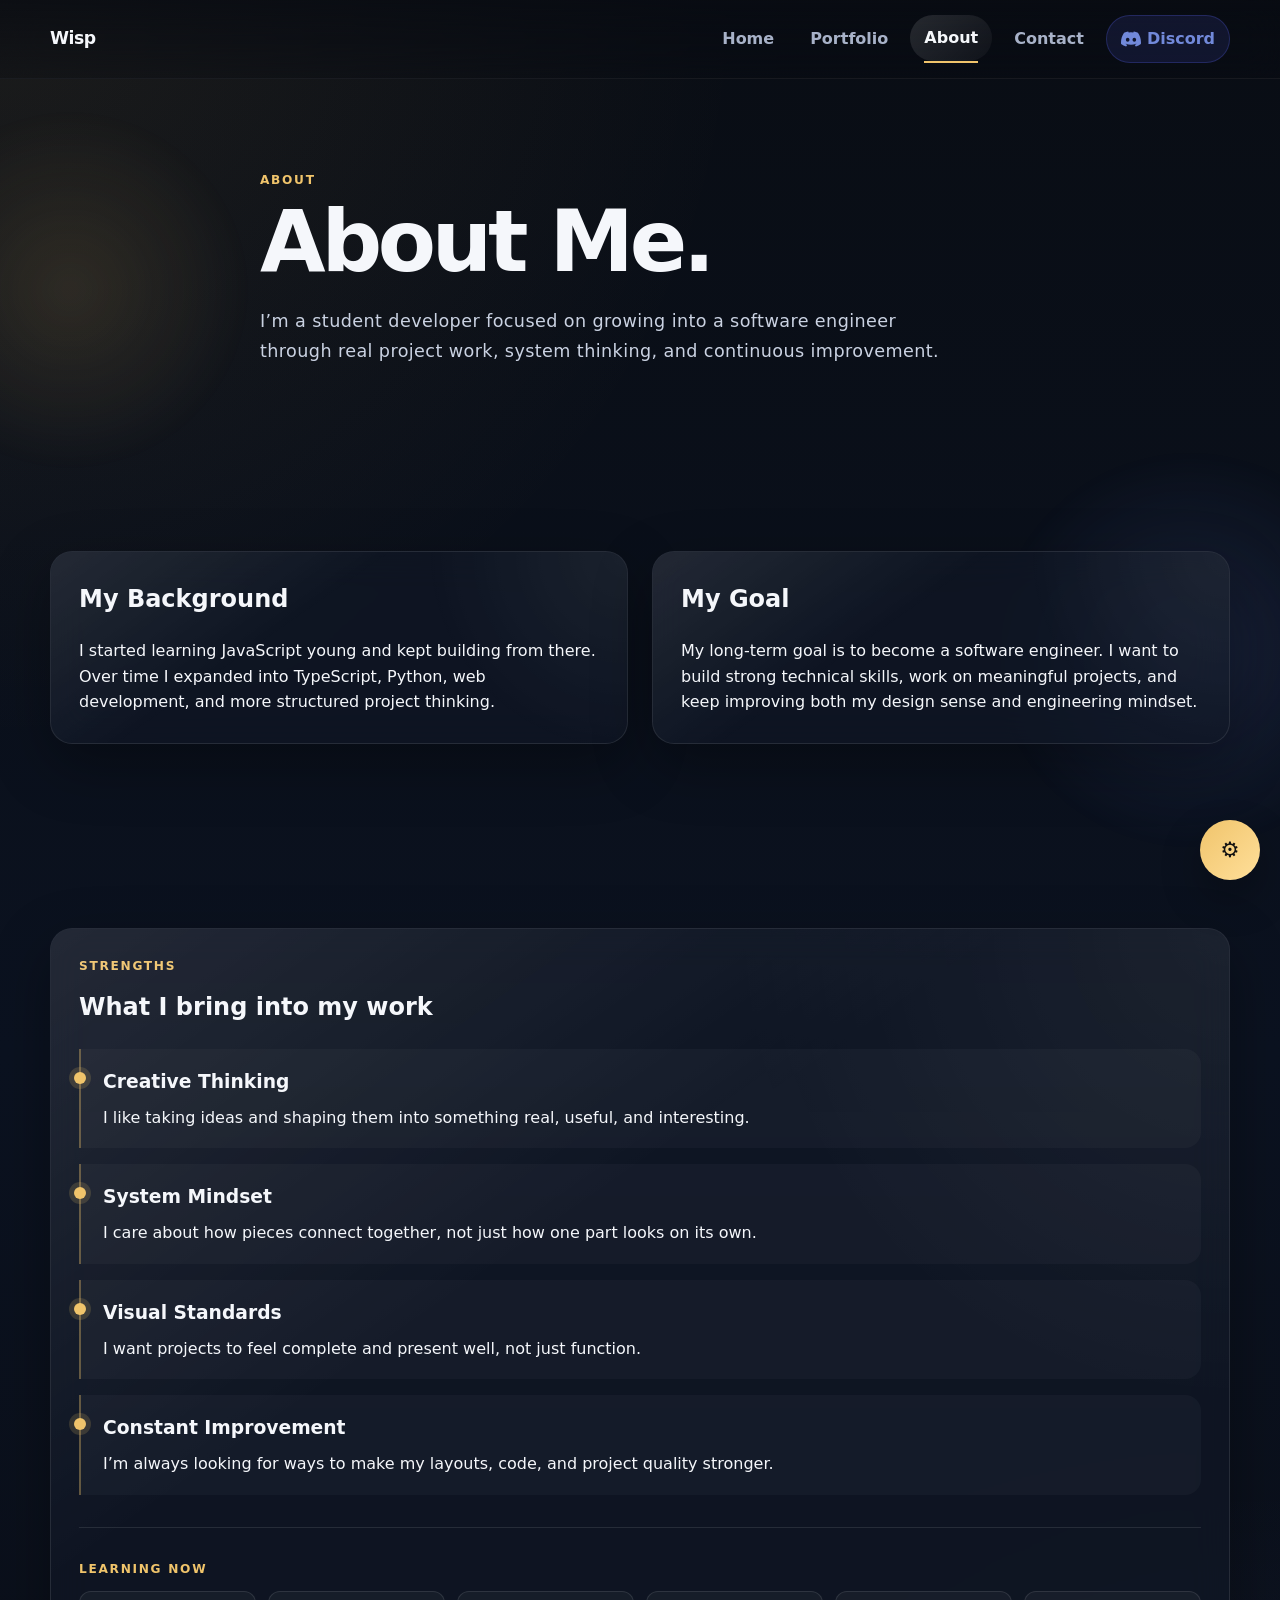
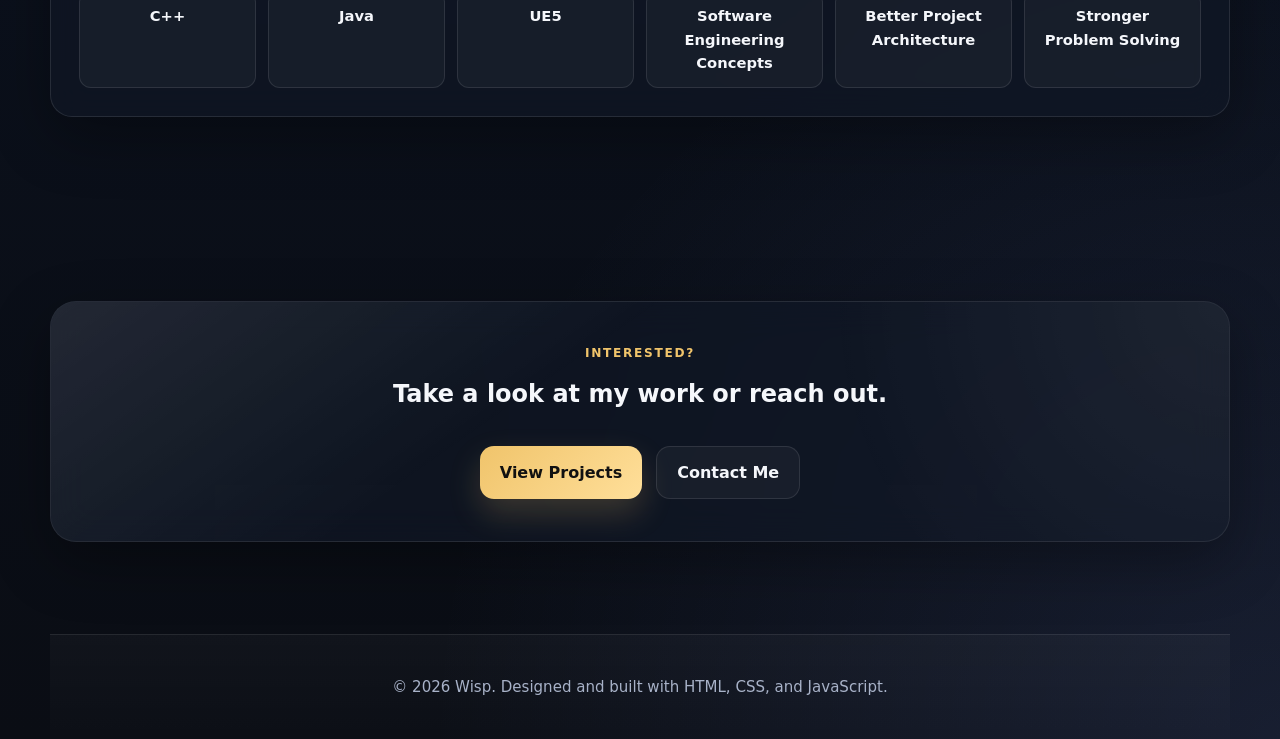
==== about.html @ c850d104 "Add files via upload" ====
<!DOCTYPE html>
<html lang="en">
<head>
<meta charset="UTF-8">
<meta http-equiv="X-UA-Compatible" content="ie=edge">
<meta name="viewport" content="width=device-width, initial-scale=1.0, viewport-fit=cover">
<meta name="color-scheme" content="light dark">
<meta property="og:type" content="website">
<meta property="og:url" content="https://wispts.xyz">
<meta property="og:title" content="About | Wisp">
<meta property="og:description" content="I’m a student developer focused on growing into a software engineer through real project work, system thinking, and continuous improvement.">
<meta property="og:image" content="wisp_pfp.png">
<meta name="description" content="I’m Wisp, a student developer working toward becoming a software engineer. I enjoy building websites, tools, and system-based projects with strong structure,thoughtful design, and a finished feel.">
<link rel="canonical" href="https://wispts.xyz">
<meta name="robots" content="index, follow, max-image-preview:large">
<meta name="twitter:card" content="summary_large_image">
<meta name="apple-mobile-web-app-capable" content="yes">
<meta name="theme-color" content="#ffffff" media="(prefers-color-scheme: light)"> 
<meta name="theme-color" content="#000000" media="(prefers-color-scheme: dark)">
<script type="application/ld+json">
{
  "@context": "https://schema.org",
  "@type": "WebApplication",
  "name": "Wisp | Portfolio"
}
</script>
    <title>About | Wisp</title>
    <link rel="stylesheet" href="styles.css">
</head>
<body>    
    <div class="bg-orb orb-1" aria-hidden="true"></div>
    <div class="bg-orb orb-2" aria-hidden="true"></div>

    <header class="site-header">
        <nav class="navbar">
            <a href="index.html" class="logo">Wisp</a>

            <button class="nav-toggle" id="navToggle" aria-label="Toggle navigation" aria-expanded="false" aria-controls="navLinks">
                <span></span>
                <span></span>
                <span></span>
            </button>

            <div class="nav-links" id="navLinks">
                <a href="index.html">Home</a>
                <a href="portfolio.html">Portfolio</a>
                <a href="about.html" class="active">About</a>
                <a href="contact.html">Contact</a>
                <a href="https://discord.gg/YOUR_INVITE" target="_blank" rel="noopener noreferrer" class="nav-discord" aria-label="Discord">
                    <svg width="20" height="20" viewBox="0 0 24 24" fill="currentColor"><path d="M20.317 4.37a19.791 19.791 0 0 0-4.885-1.515.074.074 0 0 0-.079.037c-.21.375-.444.864-.608 1.25a18.27 18.27 0 0 0-5.487 0 12.64 12.64 0 0 0-.617-1.25.077.077 0 0 0-.079-.037A19.736 19.736 0 0 0 3.677 4.37a.07.07 0 0 0-.032.027C.533 9.046-.32 13.58.099 18.057a.082.082 0 0 0 .031.057 19.9 19.9 0 0 0 5.993 3.03.078.078 0 0 0 .084-.028c.462-.63.874-1.295 1.226-1.994a.076.076 0 0 0-.041-.106 13.107 13.107 0 0 1-1.872-.892.077.077 0 0 1-.008-.128 10.2 10.2 0 0 0 .372-.292.074.074 0 0 1 .077-.01c3.928 1.793 8.18 1.793 12.062 0a.074.074 0 0 1 .078.01c.12.098.246.198.373.292a.077.077 0 0 1-.006.127 12.299 12.299 0 0 1-1.873.892.077.077 0 0 0-.041.107c.36.698.772 1.362 1.225 1.993a.076.076 0 0 0 .084.028 19.839 19.839 0 0 0 6.002-3.03.077.077 0 0 0 .032-.054c.5-5.177-.838-9.674-3.549-13.66a.061.061 0 0 0-.031-.03zM8.02 15.33c-1.183 0-2.157-1.085-2.157-2.419 0-1.333.956-2.419 2.157-2.419 1.21 0 2.176 1.096 2.157 2.42 0 1.333-.956 2.418-2.157 2.418zm7.975 0c-1.183 0-2.157-1.085-2.157-2.419 0-1.333.955-2.419 2.157-2.419 1.21 0 2.176 1.096 2.157 2.42 0 1.333-.946 2.418-2.157 2.418z"/></svg>
                    Discord
                </a>
            </div>
        </nav>
    </header>

    <main id="main">
        <section class="section page-intro reveal">
            <p class="eyebrow">About</p>
            <h1>About Me.</h1>
            <p class="page-description">
                I’m a student developer focused on growing into a software engineer through real project work,
                system thinking, and continuous improvement.
            </p>
        </section>

        <section class="section">
            <div class="grid two-col">
                <article class="card reveal">
                    <h2>My Background</h2>
                    <p>
                        I started learning JavaScript young and kept building from there. Over time I expanded into
                        TypeScript, Python, web development, and more structured project thinking.
                    </p>
                </article>

                <article class="card reveal delay-1">
                    <h2>My Goal</h2>
                    <p>
                        My long-term goal is to become a software engineer. I want to build strong technical skills,
                        work on meaningful projects, and keep improving both my design sense and engineering mindset.
                    </p>
                </article>
            </div>
        </section>

        <section class="section">
            <div class="card reveal">
                <p class="eyebrow">Strengths</p>
                <h2>What I bring into my work</h2>

                <div class="timeline">
                    <div class="timeline-item">
                        <h3>Creative Thinking</h3>
                        <p>I like taking ideas and shaping them into something real, useful, and interesting.</p>
                    </div>

                    <div class="timeline-item">
                        <h3>System Mindset</h3>
                        <p>I care about how pieces connect together, not just how one part looks on its own.</p>
                    </div>

                    <div class="timeline-item">
                        <h3>Visual Standards</h3>
                        <p>I want projects to feel complete and present well, not just function.</p>
                    </div>

                    <div class="timeline-item">
                        <h3>Constant Improvement</h3>
                        <p>I’m always looking for ways to make my layouts, code, and project quality stronger.</p>
                    </div>
                </div>

                <div class="learning-block">
                    <p class="eyebrow learning-eyebrow">Learning Now</p>
                    <div class="skill-grid">
                        <span>C++</span>
                        <span>Java</span>
                        <span>UE5</span>
                        <span>Software Engineering Concepts</span>
                        <span>Better Project Architecture</span>
                        <span>Stronger Problem Solving</span>
                    </div>
                </div>
            </div>
        </section>

        <section class="section">
            <div class="cta-card reveal">
                <p class="eyebrow">Interested?</p>
                <h2>Take a look at my work or reach out.</h2>
                <div class="hero-actions center-actions">
                    <a href="portfolio.html" class="button primary">View Projects</a>
                    <a href="contact.html" class="button secondary">Contact Me</a>
                </div>
            </div>
        </section>
    </main>

    <footer class="footer-section">
        <p>© 2026 Wisp. Designed and built with HTML, CSS, and JavaScript.</p>
    </footer>

    <button class="back-to-top" id="backToTop" aria-label="Back to top">↑</button>
    <button class="settings-fab" id="settingsFab" aria-label="Open site settings" title="Settings">⚙</button>

    <aside class="settings-panel" id="settingsPanel" aria-label="Settings panel">
        <div class="settings-header">
            <h2>Theme Lab</h2>
            <button id="closeSettings" aria-label="Close settings">✕</button>
        </div>

    <div class="settings-body">
        <div class="settings-group">
            <label>Theme</label>
            <select id="themeSelect">
                <option value="dark">Dark Gold</option>
                <option value="light">Light</option>
                <option value="midnight">Midnight</option>
            </select>
        </div>

        <div class="settings-group">
            <label>Surface</label>
            <select id="densitySelect">
                <option value="glass">Glass</option>
                <option value="solid">Solid</option>
            </select>
        </div>

        <div class="settings-group">
            <label>Font</label>
            <select id="fontScaleSelect">
                <option value="normal">Normal</option>
                <option value="large">Large</option>
            </select>
        </div>

        <div class="settings-group">
            <label>Animation</label>
            <input type="range" id="animationLevel" min="0" max="2">
        </div>

        <div class="settings-group">
            <label>Radius</label>
            <input type="range" id="radiusLevel" min="0" max="2">
        </div>
    </div>

    <div class="settings-footer">
        <button id="resetSettings" class="button secondary">Reset</button>
        <button id="applySettings" class="button primary">Apply</button>
    </div>
</aside>

    <script src="script.js"></script>
</body>
</html>
---- styles.css ----
:root {
    --bg: #0a0d14;
    --bg-soft: #111725;
    --surface: rgba(18, 24, 38, 0.72);
    --surface-strong: rgba(22, 29, 46, 0.92);
    --card-bg: rgba(16, 23, 37, 0.7);
    --card-bg-solid: #121a2a;
    --text: #f5f7fb;
    --muted: #a8b2c8;
    --muted-strong: #cad2e2;
    --border: rgba(255, 255, 255, 0.1);
    --border-strong: rgba(255, 255, 255, 0.18);
    --accent: #f0c46b;
    --accent-2: #ffdf9a;
    --accent-dark: #d5a94d;
    --success: #69e3a7;
    --danger: #ff8585;

    --shadow: 0 20px 60px rgba(0, 0, 0, 0.32);
    --shadow-soft: 0 12px 32px rgba(0, 0, 0, 0.2);
    --shadow-strong: 0 32px 80px rgba(0, 0, 0, 0.42);

    --max-width: 1180px;

    --radius-scale: 1;
    --motion-distance: 26px;
    --motion-duration: 0.7s;
    --panel-width: 390px;

    --nav-pill-padding-y: 10px;
    --nav-pill-padding-x: 14px;

    --section-space: 92px;
    --content-gap: 24px;

    --font-base: 16px;

    --rotateX: 0deg;
    --rotateY: 0deg;
}

*,
*::before,
*::after {
    box-sizing: border-box;
}

html {
    scroll-behavior: smooth;
}

body {
    margin: 0;
    min-height: 100vh;
    font-family: Inter, ui-sans-serif, system-ui, -apple-system, BlinkMacSystemFont, "Segoe UI", sans-serif;
    font-size: var(--font-base);
    line-height: 1.6;
    color: var(--text);
    background:
        radial-gradient(circle at top left, rgba(240, 196, 107, 0.08), transparent 28%),
        radial-gradient(circle at bottom right, rgba(124, 155, 255, 0.12), transparent 32%),
        linear-gradient(180deg, #090d14 0%, #0b1220 45%, #0a0d14 100%);
    overflow-x: hidden;
    position: relative;
    transition: opacity 0.35s ease;
}

body.page-transitioning {
    opacity: 0;
}

body.theme-light {
    --bg: #f6f8fc;
    --bg-soft: #ffffff;
    --surface: rgba(255, 255, 255, 0.82);
    --surface-strong: rgba(255, 255, 255, 0.96);
    --card-bg: rgba(255, 255, 255, 0.82);
    --card-bg-solid: #ffffff;
    --text: #172033;
    --muted: #5f6d86;
    --muted-strong: #3a465d;
    --border: rgba(18, 31, 58, 0.08);
    --border-strong: rgba(18, 31, 58, 0.14);
    --accent: #c88d1b;
    --accent-2: #e3b34d;
    --accent-dark: #a97108;
    --shadow: 0 18px 50px rgba(28, 46, 84, 0.12);
    --shadow-soft: 0 10px 30px rgba(28, 46, 84, 0.08);
    --shadow-strong: 0 28px 70px rgba(28, 46, 84, 0.16);
    background:
        radial-gradient(circle at top left, rgba(225, 175, 67, 0.13), transparent 28%),
        radial-gradient(circle at bottom right, rgba(128, 151, 217, 0.16), transparent 32%),
        linear-gradient(180deg, #f4f7fb 0%, #edf2f9 46%, #f7f9fd 100%);
}

body.theme-midnight {
    --bg: #060815;
    --bg-soft: #0c1330;
    --surface: rgba(12, 18, 42, 0.76);
    --surface-strong: rgba(13, 21, 50, 0.94);
    --card-bg: rgba(12, 19, 44, 0.72);
    --card-bg-solid: #0f1a3f;
    --text: #eef4ff;
    --muted: #9fb2d7;
    --muted-strong: #c7d7f1;
    --border: rgba(143, 177, 255, 0.12);
    --border-strong: rgba(143, 177, 255, 0.22);
    --accent: #7bb2ff;
    --accent-2: #aacfff;
    --accent-dark: #5a90dc;
    background:
        radial-gradient(circle at top left, rgba(107, 158, 255, 0.14), transparent 30%),
        radial-gradient(circle at bottom right, rgba(58, 102, 193, 0.18), transparent 34%),
        linear-gradient(180deg, #060915 0%, #09122b 50%, #060915 100%);
}

body.style-solid {
    --surface: var(--surface-strong);
    --card-bg: var(--card-bg-solid);
}

body.font-large {
    --font-base: 17px;
}

body.motion-minimal {
    --motion-distance: 16px;
    --motion-duration: 0.45s;
}

body.motion-dynamic {
    --motion-distance: 38px;
    --motion-duration: 0.95s;
}

body.radius-tight {
    --radius-scale: 0.78;
}

body.radius-soft {
    --radius-scale: 1.22;
}

body.compact-mode {
    --nav-pill-padding-y: 8px;
    --nav-pill-padding-x: 12px;
}

body.glow-off .bg-orb,
body.glow-off .status-dot {
    opacity: 0 !important;
    box-shadow: none !important;
}

body.high-contrast {
    --border: rgba(255, 255, 255, 0.18);
    --border-strong: rgba(255, 255, 255, 0.28);
}

body.theme-light.high-contrast,
body.theme-midnight.high-contrast {
    --border: rgba(18, 31, 58, 0.18);
    --border-strong: rgba(18, 31, 58, 0.3);
}

body.settings-open {
    overflow: hidden;
}

body.reduce-motion *,
body.reduce-motion *::before,
body.reduce-motion *::after {
    animation: none !important;
    transition-duration: 0.001ms !important;
    scroll-behavior: auto !important;
}

img {
    max-width: 100%;
    display: block;
}

a {
    color: inherit;
    text-decoration: none;
    outline: none;
    position: relative;
    transition: color 0.28s cubic-bezier(0.22, 1, 0.36, 1);
}

a:focus-visible {
    outline: 2px solid var(--accent);
    outline-offset: 2px;
    border-radius: 4px;
}

button,
input,
select,
textarea {
    font: inherit;
}

button:focus-visible,
input:focus-visible,
select:focus-visible,
textarea:focus-visible {
    outline: 2px solid var(--accent);
    outline-offset: 2px;
}

p,
h1,
h2,
h3,
h4 {
    margin-top: 0;
}

p:last-child {
    margin-bottom: 0;
}

.skip-link {
    position: absolute;
    left: 16px;
    top: -44px;
    background: var(--accent);
    color: #101010;
    padding: 10px 14px;
    border-radius: 12px;
    font-weight: 800;
    z-index: 3000;
    transition: top 0.2s ease;
}

.skip-link:focus {
    top: 16px;
}

.bg-orb {
    position: fixed;
    border-radius: 999px;
    filter: blur(10px);
    pointer-events: none;
    z-index: -1;
    opacity: 0.75;
}

.orb-1 {
    width: 380px;
    height: 380px;
    left: -120px;
    top: 100px;
    background: radial-gradient(circle, rgba(240, 196, 107, 0.16), transparent 68%);
    animation: floatOrb 11s ease-in-out infinite;
}

.orb-2 {
    width: 420px;
    height: 420px;
    right: -120px;
    bottom: 40px;
    background: radial-gradient(circle, rgba(115, 146, 255, 0.18), transparent 68%);
    animation: floatOrb 14s ease-in-out infinite reverse;
}

@keyframes floatOrb {
    0%, 100% {
        transform: translate3d(0, 0, 0) scale(1);
    }
    50% {
        transform: translate3d(0, -20px, 0) scale(1.04);
    }
}

@keyframes shimmer {
    0% {
        transform: translateX(-100%);
    }
    100% {
        transform: translateX(100%);
    }
}

.site-header {
    position: sticky;
    top: 0;
    z-index: 1400;
    backdrop-filter: blur(20px);
    background: linear-gradient(180deg, rgba(8, 11, 18, 0.76), rgba(8, 11, 18, 0.3));
    border-bottom: 1px solid rgba(255, 255, 255, 0.06);
    transition: all 0.3s cubic-bezier(0.22, 1, 0.36, 1);
}

.site-header.scrolled {
    background: linear-gradient(180deg, rgba(8, 11, 18, 0.95), rgba(8, 11, 18, 0.65));
    border-bottom-color: rgba(240, 196, 107, 0.12);
    box-shadow: 0 8px 32px rgba(0, 0, 0, 0.24);
}

body.theme-light .site-header {
    background: linear-gradient(180deg, rgba(246, 248, 252, 0.92), rgba(246, 248, 252, 0.62));
    border-bottom-color: rgba(18, 31, 58, 0.08);
}

body.theme-light .site-header.scrolled {
    background: linear-gradient(180deg, rgba(246, 248, 252, 0.98), rgba(246, 248, 252, 0.85));
    border-bottom-color: rgba(200, 141, 27, 0.12);
    box-shadow: 0 8px 32px rgba(28, 46, 84, 0.1);
}

.navbar {
    width: min(var(--max-width), calc(100% - 32px));
    margin: 0 auto;
    min-height: 78px;
    display: flex;
    align-items: center;
    justify-content: space-between;
    gap: 22px;
    position: relative;
}

.logo {
    font-weight: 900;
    letter-spacing: -0.03em;
    font-size: 1.08rem;
    white-space: nowrap;
}

.nav-links {
    display: flex;
    align-items: center;
    gap: 8px;
}

.nav-links a {
    padding: var(--nav-pill-padding-y) var(--nav-pill-padding-x);
    border-radius: 999px;
    color: var(--muted);
    transition: 0.25s ease;
    font-weight: 700;
    position: relative;
    display: inline-flex;
    align-items: center;
    gap: 6px;
}

.nav-links a:focus-visible {
    outline: 2px solid var(--accent);
    outline-offset: 2px;
}

.nav-links a::before {
    content: "";
    position: absolute;
    inset: 0;
    border-radius: inherit;
    background: linear-gradient(135deg, rgba(255,255,255,0.12), rgba(255,255,255,0.03));
    opacity: 0;
    transition: opacity 0.25s ease;
}

body.theme-light .nav-links a::before {
    background: linear-gradient(135deg, rgba(24, 42, 75, 0.09), rgba(24, 42, 75, 0.03));
}

.nav-links a:hover::before,
.nav-links a.active::before {
    opacity: 1;
}

.nav-links a:hover,
.nav-links a.active {
    color: var(--text);
    transform: translateY(-1px);
}

.nav-links a::after {
    content: "";
    position: absolute;
    bottom: -2px;
    left: var(--nav-pill-padding-x);
    right: var(--nav-pill-padding-x);
    height: 2px;
    background: var(--accent);
    transform: scaleX(0);
    transition: transform 0.28s cubic-bezier(0.22, 1, 0.36, 1);
}

.nav-links a:hover::after,
.nav-links a.active::after {
    transform: scaleX(1);
}

.nav-toggle {
    width: 46px;
    height: 46px;
    border-radius: 14px;
    border: 1px solid var(--border);
    background: rgba(255, 255, 255, 0.05);
    display: none;
    align-items: center;
    justify-content: center;
    flex-direction: column;
    gap: 5px;
    cursor: pointer;
    transition: 0.25s ease;
}

body.theme-light .nav-toggle {
    background: rgba(17, 32, 53, 0.04);
}

.nav-toggle:hover {
    transform: translateY(-1px);
    border-color: var(--border-strong);
}

.nav-toggle span {
    width: 20px;
    height: 2px;
    border-radius: 999px;
    background: var(--text);
    transition: 0.22s ease;
}

.nav-toggle.active span:nth-child(1) {
    transform: translateY(7px) rotate(45deg);
}

.nav-toggle.active span:nth-child(2) {
    opacity: 0;
}

.nav-toggle.active span:nth-child(3) {
    transform: translateY(-7px) rotate(-45deg);
}

@media (max-width: 760px) {
    .nav-toggle {
        background: rgba(255, 255, 255, 0.08);
    }
}

main {
    width: 100%;
}

.section {
    width: min(var(--max-width), calc(100% - 32px));
    margin: 0 auto;
    padding: var(--section-space) 0;
}

.section-heading {
    margin-bottom: 28px;
}

.eyebrow {
    color: var(--accent);
    text-transform: uppercase;
    letter-spacing: 0.14em;
    font-size: 0.76rem;
    font-weight: 900;
    margin-bottom: 12px;
}

.hero {
    display: grid;
    grid-template-columns: 1.15fr 0.85fr;
    gap: 28px;
    align-items: stretch;
}

.hero-copy,
.hero-panel,
.page-intro,
.card,
.dashboard-card,
.cta-card {
    position: relative;
}

.hero h1,
.page-intro h1 {
    font-size: clamp(3rem, 7vw, 5.3rem);
    line-height: 0.95;
    letter-spacing: -0.05em;
    margin-bottom: 24px;
    text-wrap: balance;
}

.page-intro {
    max-width: 760px;
}

.hero-description,
.page-description {
    max-width: 62ch;
    font-size: 1.1rem;
    color: var(--muted-strong);
    margin-bottom: 0;
    letter-spacing: 0.4px;
    line-height: 1.7;
}

.hero-actions,
.project-links {
    display: flex;
    flex-wrap: wrap;
    gap: 14px;
    margin-top: 32px;
}

.hero-stats {
    display: grid;
    grid-template-columns: repeat(3, minmax(0, 1fr));
    gap: 14px;
    margin-top: 36px;
}

@media (max-width: 640px) {
    .hero-stats {
        gap: 10px;
    }
}

.grid {
    display: grid;
    gap: var(--content-gap);
}

.grid.two-col {
    grid-template-columns: repeat(2, minmax(0, 1fr));
}

.grid.three-col {
    grid-template-columns: repeat(3, minmax(0, 1fr));
}

.project-grid {
    grid-template-columns: repeat(2, minmax(0, 1fr));
}

.skill-grid,
.feature-card {
    display: grid;
    grid-template-columns: repeat(auto-fit, minmax(140px, 1fr));
    gap: 12px;
}

.skill-grid span,
.feature-card span {
    padding: 12px 16px;
    background: rgba(255, 255, 255, 0.04);
    border: 1px solid var(--border);
    border-radius: calc(12px * var(--radius-scale));
    text-align: center;
    font-weight: 600;
    font-size: 0.92rem;
    transition: all 0.22s ease;
}

body.theme-light .skill-grid span,
body.theme-light .feature-card span {
    background: rgba(20, 33, 58, 0.03);
}

.skill-grid span:hover,
.feature-card span:hover {
    background: rgba(255, 255, 255, 0.08);
    border-color: var(--accent);
    color: var(--accent);
    transform: translateY(-2px);
}

body.theme-light .skill-grid span:hover,
body.theme-light .feature-card span:hover {
    background: rgba(20, 33, 58, 0.07);
}

.stat-card,
.card,
.dashboard-card,
.cta-card,
.settings-panel {
    background: var(--card-bg);
    border: 1px solid var(--border);
    box-shadow: var(--shadow);
    backdrop-filter: blur(18px);
}

.stat-card,
.card,
.dashboard-card,
.cta-card {
    transform-style: preserve-3d;
    transform: perspective(1000px) rotateX(var(--rotateX, 0deg)) rotateY(var(--rotateY, 0deg));
    transition:
        transform 0.28s ease,
        box-shadow 0.28s ease,
        border-color 0.28s ease,
        background 0.28s ease;
    --mouse-x: 50%;
    --mouse-y: 50%;
}

.card::after,
.dashboard-card::after,
.stat-card::after,
.cta-card::after {
    content: "";
    position: absolute;
    top: 0;
    left: 0;
    right: 0;
    bottom: 0;
    background: radial-gradient(
        circle at var(--mouse-x) var(--mouse-y),
        rgba(240, 196, 107, 0.15) 0%,
        transparent 60%
    );
    opacity: 0;
    transition: opacity 0.3s ease;
    pointer-events: none;
    border-radius: inherit;
}

.stat-card {
    border-radius: calc(18px * var(--radius-scale));
    padding: 18px;
    position: relative;
    overflow: hidden;
}

.card {
    border-radius: calc(22px * var(--radius-scale));
    padding: 28px;
    position: relative;
    overflow: hidden;
}

.dashboard-card {
    border-radius: calc(24px * var(--radius-scale));
    padding: 28px;
    width: 100%;
    position: relative;
    overflow: hidden;
    min-height: 100%;
}

.cta-card {
    border-radius: calc(26px * var(--radius-scale));
    padding: 42px 30px;
    text-align: center;
    position: relative;
    overflow: hidden;
}

.stat-card::before,
.card::before,
.dashboard-card::before,
.cta-card::before {
    content: "";
    position: absolute;
    inset: 0;
    background:
        linear-gradient(145deg, rgba(255,255,255,0.12), transparent 42%),
        radial-gradient(circle at top right, rgba(255,255,255,0.08), transparent 35%);
    opacity: 0.75;
    pointer-events: none;
}

body.theme-light .stat-card::before,
body.theme-light .card::before,
body.theme-light .dashboard-card::before,
body.theme-light .cta-card::before {
    background:
        linear-gradient(145deg, rgba(255,255,255,0.48), transparent 42%),
        radial-gradient(circle at top right, rgba(203, 215, 237, 0.28), transparent 35%);
}

.card:hover,
.dashboard-card:hover,
.stat-card:hover,
.cta-card:hover {
    box-shadow: 0 34px 70px rgba(0, 0, 0, 0.34);
    border-color: rgba(255, 255, 255, 0.18);
}

.card:hover::after,
.dashboard-card:hover::after,
.stat-card:hover::after,
.cta-card:hover::after {
    opacity: 1;
}

body.theme-light .card:hover,
body.theme-light .dashboard-card:hover,
body.theme-light .stat-card:hover,
body.theme-light .cta-card:hover {
    border-color: rgba(17, 32, 53, 0.14);
    box-shadow: 0 26px 64px rgba(28, 46, 84, 0.14);
}

.card.is-tilting,
.dashboard-card.is-tilting,
.stat-card.is-tilting,
.cta-card.is-tilting {
    will-change: transform;
}

.stat-card strong,
.card h2,
.card h3,
.dashboard-card h3,
.cta-card h2 {
    text-wrap: balance;
}

.stat-card strong {
    display: block;
    font-size: 1rem;
    margin-bottom: 6px;
}

.stat-card span {
    display: block;
    color: var(--muted);
    font-size: 0.96rem;
}

.project-top {
    display: flex;
    align-items: center;
    gap: 10px;
    margin-bottom: 14px;
}

.project-top p {
    margin: 0;
    color: var(--muted);
    font-weight: 700;
}

.project-top h2 {
    margin: 0;
}

.project-card {
    display: flex;
    flex-direction: column;
    height: 100%;
}

.status-dot {
    width: 10px;
    height: 10px;
    border-radius: 999px;
    background: var(--success);
    box-shadow: 0 0 0 6px rgba(105, 227, 167, 0.14);
    flex-shrink: 0;
}

.tech-pills,
.project-stack,
.tag-row {
    display: flex;
    flex-wrap: wrap;
    gap: 10px;
    margin-top: 18px;
}

.tech-pills span,
.project-stack span,
.project-tag,
.tag-row span {
    display: inline-flex;
    align-items: center;
    padding: 8px 12px;
    border-radius: 999px;
    border: 1px solid var(--border);
    color: var(--muted-strong);
    background: rgba(255, 255, 255, 0.04);
    font-weight: 700;
    font-size: 0.88rem;
    transition: all 0.22s ease;
}

body.theme-light .tech-pills span,
body.theme-light .project-stack span,
body.theme-light .project-tag,
body.theme-light .tag-row span {
    background: rgba(20, 33, 58, 0.04);
}

.tech-pills span:hover,
.project-stack span:hover,
.tag-row span:hover {
    background: rgba(255, 255, 255, 0.08);
    border-color: var(--accent);
    transform: translateY(-2px);
}

.project-tag {
    color: var(--accent);
    border-color: rgba(240, 196, 107, 0.22);
}

.timeline {
    display: grid;
    gap: 16px;
    margin-top: 22px;
}

.timeline-item {
    position: relative;
    padding: 18px 18px 18px 22px;
    border-left: 2px solid rgba(240, 196, 107, 0.35);
    border-radius: 0 calc(16px * var(--radius-scale)) calc(16px * var(--radius-scale)) 0;
    background: rgba(255, 255, 255, 0.03);
}

body.theme-light .timeline-item {
    background: rgba(21, 34, 59, 0.03);
}

.timeline-item::before {
    content: "";
    position: absolute;
    left: -7px;
    top: 23px;
    width: 12px;
    height: 12px;
    border-radius: 999px;
    background: var(--accent);
    box-shadow: 0 0 0 5px rgba(240, 196, 107, 0.16);
}

.timeline-item h3 {
    margin-bottom: 8px;
}

.learning-block {
    margin-top: 32px;
    padding-top: 32px;
    border-top: 1px solid var(--border);
}

.learning-eyebrow {
    margin-top: 0;
}

.center-actions {
    justify-content: center;
}

.clean-list {
    padding: 0;
    margin: 0;
    list-style: none;
    display: grid;
    gap: 10px;
}

.clean-list li {
    color: var(--muted-strong);
    padding-left: 18px;
    position: relative;
}

.clean-list li::before {
    content: "";
    position: absolute;
    left: 0;
    top: 0.72em;
    width: 8px;
    height: 8px;
    border-radius: 999px;
    background: var(--accent);
    transform: translateY(-50%);
}

form,
.form-stack {
    display: grid;
    gap: 16px;
}

label {
    font-weight: 700;
}

input[type="text"],
input[type="email"],
input[type="tel"],
textarea,
select {
    width: 100%;
    border-radius: calc(14px * var(--radius-scale));
    border: 1px solid var(--border);
    background: rgba(255, 255, 255, 0.04);
    color: var(--text);
    padding: 14px 15px;
    outline: none;
    transition: 0.22s ease;
    font-family: inherit;
}

body.theme-light input[type="text"],
body.theme-light input[type="email"],
body.theme-light input[type="tel"],
body.theme-light textarea,
body.theme-light select {
    background: rgba(20, 33, 58, 0.04);
}

input:focus,
textarea:focus,
select:focus {
    border-color: rgba(240, 196, 107, 0.46);
    box-shadow: 0 0 0 4px rgba(240, 196, 107, 0.12);
}

textarea {
    min-height: 150px;
    resize: vertical;
}

.button {
    border: none;
    border-radius: calc(14px * var(--radius-scale));
    padding: 13px 20px;
    display: inline-flex;
    align-items: center;
    justify-content: center;
    font-weight: 800;
    transition:
        transform 0.24s ease,
        box-shadow 0.24s ease,
        background 0.24s ease,
        border-color 0.24s ease;
    cursor: pointer;
    position: relative;
    overflow: hidden;
}

.button::before {
    content: "";
    position: absolute;
    inset: 0;
    background: linear-gradient(145deg, rgba(255,255,255,0.18), transparent 40%);
    opacity: 0;
    transition: opacity 0.24s ease;
}

.button::after {
    content: "";
    position: absolute;
    inset: 0;
    background: linear-gradient(90deg, transparent 0%, rgba(255, 255, 255, 0.4) 50%, transparent 100%);
    opacity: 0;
    animation: none;
}

.button:hover::before {
    opacity: 1;
}

.button:hover::after {
    animation: shimmer 0.6s ease-in-out;
}

.button:hover {
    transform: translateY(-3px);
}

.button:focus-visible {
    outline: 2px solid #111;
    outline-offset: 2px;
}

.button.primary {
    background: linear-gradient(135deg, var(--accent), var(--accent-2));
    color: #111;
    box-shadow: 0 14px 32px rgba(240, 196, 107, 0.2);
}

.button.primary:hover {
    box-shadow: 0 18px 48px rgba(240, 196, 107, 0.32);
}

.button.secondary {
    background: rgba(255, 255, 255, 0.04);
    color: var(--text);
    border: 1px solid var(--border);
}

.button.secondary:hover {
    background: rgba(255, 255, 255, 0.08);
    border-color: var(--accent);
    color: var(--accent);
}

body.theme-light .button.secondary {
    background: rgba(20, 33, 58, 0.04);
}

body.theme-light .button.secondary:hover {
    background: rgba(20, 33, 58, 0.08);
}

.button.small {
    padding: 10px 14px;
    font-size: 0.92rem;
}

.button.full-width {
    width: 100%;
}

.button:active {
    transform: translateY(0);
}

footer {
    width: 100%;
    padding: 40px 0;
    border-top: 1px solid var(--border);
    background: linear-gradient(180deg, rgba(255,255,255,0.03), rgba(255,255,255,0.01));
}

body.theme-light footer {
    background: linear-gradient(180deg, rgba(18, 31, 58, 0.04), rgba(18, 31, 58, 0.02));
}

.footer-section {
    width: min(var(--max-width), calc(100% - 32px));
    margin: 0 auto;
    text-align: center;
    color: var(--muted);
    font-size: 0.94rem;
}

.footer-section p {
    margin: 0;
}

.reveal {
    opacity: 0;
    transform: translateY(var(--motion-distance)) scale(0.985);
    transition:
        opacity var(--motion-duration) cubic-bezier(0.22, 1, 0.36, 1),
        transform var(--motion-duration) cubic-bezier(0.22, 1, 0.36, 1);
    transition-delay: var(--reveal-delay, 0ms);
}

.reveal.is-visible {
    opacity: 1;
    transform: translateY(0) scale(1);
}

.delay-1 {
    transition-delay: 0.09s;
}

.delay-2 {
    transition-delay: 0.18s;
}

.settings-fab,
.back-to-top {
    position: fixed;
    right: 20px;
    border: none;
    border-radius: 50%;
    background: linear-gradient(135deg, var(--accent), var(--accent-2));
    color: #111;
    cursor: pointer;
    box-shadow: 0 18px 40px rgba(0, 0, 0, 0.28);
    z-index: 1600;
}

.settings-fab {
    bottom: 20px;
    width: 60px;
    height: 60px;
    font-size: 1.35rem;
    transition: transform 0.28s ease, box-shadow 0.28s ease;
}

.settings-fab:hover {
    transform: translateY(-4px) rotate(10deg) scale(1.04);
    box-shadow: 0 22px 48px rgba(0, 0, 0, 0.34);
}

.back-to-top {
    bottom: 92px;
    width: 52px;
    height: 52px;
    font-size: 1.2rem;
    transition: transform 0.25s ease, opacity 0.25s ease, box-shadow 0.25s ease;
    opacity: 0;
    pointer-events: none;
}

.back-to-top.visible {
    opacity: 1;
    pointer-events: auto;
}

.back-to-top:hover {
    transform: translateY(-4px);
    box-shadow: 0 18px 38px rgba(0, 0, 0, 0.32);
}

.settings-panel {
    position: fixed;
    right: 20px;
    bottom: 92px;
    width: min(var(--panel-width), calc(100vw - 28px));
    border-radius: calc(28px * var(--radius-scale));
    padding: 22px;
    z-index: 1700;
    transform: translateY(24px) scale(0.96);
    opacity: 0;
    pointer-events: none;
    transition:
        transform 0.28s cubic-bezier(0.22, 1, 0.36, 1),
        opacity 0.28s ease,
        box-shadow 0.28s ease,
        border-color 0.28s ease;
    background:
        linear-gradient(180deg, rgba(255,255,255,0.10), rgba(255,255,255,0.03)),
        linear-gradient(135deg, rgba(255,255,255,0.04), rgba(255,255,255,0.01)),
        var(--card-bg);
    border: 1px solid var(--border);
    box-shadow: 0 28px 80px rgba(0, 0, 0, 0.42);
    overflow: hidden;
    max-height: min(82vh, 780px);
    backdrop-filter: blur(20px);
}

.settings-panel.open {
    opacity: 1;
    transform: translateY(0) scale(1);
    pointer-events: auto;
    border-color: rgba(240, 196, 107, 0.2);
    box-shadow: 0 28px 80px rgba(0, 0, 0, 0.48), 0 0 32px rgba(240, 196, 107, 0.12);
}

.settings-panel::after {
    content: "";
    position: absolute;
    inset: 0;
    pointer-events: none;
    background:
        radial-gradient(circle at top left, rgba(240, 196, 107, 0.12), transparent 30%),
        radial-gradient(circle at bottom right, rgba(122, 154, 255, 0.10), transparent 34%);
    opacity: 0.9;
}

.settings-header,
.settings-body,
.settings-panel > .button {
    position: relative;
    z-index: 1;
}

.settings-header {
    display: flex;
    justify-content: space-between;
    align-items: flex-start;
    gap: 16px;
    margin-bottom: 18px;
    padding-bottom: 14px;
    border-bottom: 1px solid rgba(255,255,255,0.06);
}

body.theme-light .settings-header {
    border-bottom-color: rgba(18, 31, 58, 0.08);
}

.settings-kicker {
    color: var(--accent);
    text-transform: uppercase;
    letter-spacing: 0.16em;
    font-size: 0.68rem;
    font-weight: 900;
    margin-bottom: 6px;
}

.settings-header h2 {
    font-size: 1.28rem;
    line-height: 1.05;
    margin: 0;
}

.settings-body {
    display: grid;
    gap: 16px;
    margin-bottom: 18px;
    overflow-y: auto;
    max-height: calc(min(82vh, 780px) - 142px);
    padding-right: 4px;
}

.settings-body::-webkit-scrollbar {
    width: 8px;
}

.settings-body::-webkit-scrollbar-thumb {
    background: rgba(255,255,255,0.14);
    border-radius: 999px;
}

.settings-footer {
    display: flex;
    gap: 10px;
    margin-top: 16px;
    justify-content: center;
}

.settings-section {
    border: 1px solid var(--border);
    background:
        linear-gradient(180deg, rgba(255,255,255,0.06), rgba(255,255,255,0.03));
    border-radius: calc(20px * var(--radius-scale));
    padding: 16px;
    display: grid;
    gap: 14px;
    box-shadow: inset 0 1px 0 rgba(255,255,255,0.04);
}

body.theme-light .settings-section {
    background:
        linear-gradient(180deg, rgba(255,255,255,0.9), rgba(255,255,255,0.72));
}

.settings-section h3 {
    font-size: 0.96rem;
    letter-spacing: 0.01em;
    margin: 0;
}

.settings-group {
    display: grid;
    gap: 8px;
    padding: 14px;
    border: 1px solid transparent;
    border-radius: calc(14px * var(--radius-scale));
    background: rgba(255, 255, 255, 0.03);
    transition: all 0.22s ease;
}

body.theme-light .settings-group {
    background: rgba(20, 33, 58, 0.03);
}

.settings-group:focus-within {
    background: rgba(255, 255, 255, 0.06);
    border-color: rgba(240, 196, 107, 0.22);
}

body.theme-light .settings-group:focus-within {
    background: rgba(20, 33, 58, 0.06);
}

.settings-group label {
    display: block;
    margin-bottom: 8px;
    font-size: 0.95rem;
    font-weight: 700;
    color: var(--text);
    letter-spacing: 0.3px;
}

.settings-group strong {
    font-weight: 700;
}

.settings-group p {
    color: var(--muted);
    font-size: 0.9rem;
    margin: 0;
}

.settings-group .custom-dropdown,
.settings-group .custom-slider-container {
    margin-top: 8px;
}

.setting-topline {
    display: flex;
    justify-content: space-between;
    align-items: center;
    gap: 12px;
}

.setting-topline span {
    color: var(--accent);
    font-weight: 800;
    font-size: 0.88rem;
}

.icon-close {
    border: 1px solid var(--border);
    background: rgba(255,255,255,0.06);
    color: var(--text);
    width: 42px;
    height: 42px;
    border-radius: 14px;
    font-size: 1rem;
    cursor: pointer;
    transition: transform 0.22s ease, background 0.22s ease, border-color 0.22s ease;
    flex-shrink: 0;
}

.icon-close:hover {
    transform: rotate(90deg) scale(1.04);
    background: rgba(255,255,255,0.12);
}

.toggle-row {
    display: grid;
    grid-template-columns: 1fr auto;
    align-items: center;
    gap: 16px;
    padding: 12px 0;
    border-top: 1px solid rgba(255,255,255,0.06);
}

.toggle-row:first-of-type {
    border-top: none;
    padding-top: 0;
}

.settings-group input[type="range"] {
    appearance: none;
    width: 100%;
    height: 8px;
    border-radius: 999px;
    background: linear-gradient(90deg, var(--accent), rgba(255,255,255,0.18));
    outline: none;
}

.settings-group input[type="range"]::-webkit-slider-thumb {
    appearance: none;
    width: 22px;
    height: 22px;
    border-radius: 50%;
    background: #fff;
    border: 3px solid var(--accent);
    box-shadow: 0 8px 20px rgba(0,0,0,0.22);
    cursor: pointer;
}

.settings-group input[type="range"]::-moz-range-thumb {
    width: 22px;
    height: 22px;
    border-radius: 50%;
    background: #fff;
    border: 3px solid var(--accent);
    box-shadow: 0 8px 20px rgba(0,0,0,0.22);
    cursor: pointer;
}

.settings-group select {
    width: 100%;
    appearance: none;
    border-radius: 14px;
    border: 1px solid var(--border);
    background:
        linear-gradient(180deg, rgba(255,255,255,0.08), rgba(255,255,255,0.04));
    color: var(--text);
    padding: 13px 44px 13px 14px;
    outline: none;
    font-weight: 700;
    transition: border-color 0.22s ease, transform 0.22s ease, background 0.22s ease;
}

.settings-group select:hover {
    transform: translateY(-1px);
    border-color: rgba(255,255,255,0.22);
}

body.theme-light .settings-group select {
    background: rgba(255,255,255,0.95);
    color: #16203f;
}

.switch {
    position: relative;
    display: inline-block;
    width: 56px;
    height: 32px;
}

.switch input {
    opacity: 0;
    width: 0;
    height: 0;
}

.slider {
    position: absolute;
    inset: 0;
    background: rgba(255,255,255,0.12);
    border: 1px solid var(--border);
    border-radius: 999px;
    transition: 0.22s ease;
}

.slider::before {
    content: "";
    position: absolute;
    width: 22px;
    height: 22px;
    left: 4px;
    top: 4px;
    border-radius: 50%;
    background: white;
    box-shadow: 0 6px 14px rgba(0,0,0,0.18);
    transition: 0.22s ease;
}

.switch input:checked + .slider {
    background: linear-gradient(135deg, var(--accent), var(--accent-2));
}

.switch input:checked + .slider::before {
    transform: translateX(24px);
}

.full-width {
    width: 100%;
}

.muted {
    color: var(--muted);
}

.center {
    text-align: center;
}

.section-heading h2,
.card h2,
.card h3,
.dashboard-card h3,
.cta-card h2 {
    text-wrap: balance;
}

/* Dev mode grid overlay */
body.dev-mode::before {
    content: "";
    position: fixed;
    top: 0;
    left: 0;
    right: 0;
    bottom: 0;
    background-image:
        repeating-linear-gradient(
            0deg,
            rgba(240, 196, 107, 0.08) 0px,
            rgba(240, 196, 107, 0.08) 1px,
            transparent 1px,
            transparent 40px
        ),
        repeating-linear-gradient(
            90deg,
            rgba(240, 196, 107, 0.08) 0px,
            rgba(240, 196, 107, 0.08) 1px,
            transparent 1px,
            transparent 40px
        );
    pointer-events: none;
    z-index: 9999;
    opacity: 0.5;
}

/* Enhanced selection styling */
::selection {
    background: rgba(240, 196, 107, 0.35);
    color: #fff;
}

::-moz-selection {
    background: rgba(240, 196, 107, 0.35);
    color: #fff;
}

body.theme-light ::selection {
    background: rgba(240, 196, 107, 0.22);
    color: #111;
}

body.theme-light ::-moz-selection {
    background: rgba(240, 196, 107, 0.22);
    color: #111;
}

/* Reduce motion support */
@media (prefers-reduced-motion: reduce) {
    *,
    *::before,
    *::after {
        animation-duration: 0.01ms !important;
        animation-iteration-count: 1 !important;
        transition-duration: 0.01ms !important;
        scroll-behavior: auto !important;
    }
}

/* ======================== */
/* CUSTOM DROPDOWN STYLES */
/* ======================== */
.custom-dropdown {
    position: relative;
    width: 100%;
}

.custom-dropdown-btn {
    width: 100%;
    appearance: none;
    border-radius: calc(14px * var(--radius-scale));
    border: 1px solid var(--border);
    background: rgba(255, 255, 255, 0.04);
    color: var(--text);
    padding: 13px 44px 13px 14px;
    outline: none;
    font-weight: 700;
    transition: all 0.22s ease;
    cursor: pointer;
    display: flex;
    justify-content: space-between;
    align-items: center;
    gap: 8px;
}

.custom-dropdown-btn:hover {
    transform: translateY(-1px);
    border-color: rgba(255, 255, 255, 0.22);
    background: rgba(255, 255, 255, 0.08);
}

.custom-dropdown-btn:focus-visible {
    outline: 2px solid var(--accent);
    outline-offset: 2px;
}

.dropdown-text {
    flex: 1;
    text-align: left;
}

.dropdown-arrow {
    font-size: 0.7rem;
    transition: transform 0.28s cubic-bezier(0.22, 1, 0.36, 1);
    display: inline-flex;
    align-items: center;
}

.custom-dropdown-btn[aria-expanded="true"] .dropdown-arrow {
    transform: rotate(180deg);
}

body.theme-light .custom-dropdown-btn {
    background: rgba(20, 33, 58, 0.04);
}

body.theme-light .custom-dropdown-btn:hover {
    background: rgba(20, 33, 58, 0.08);
}

/* Dropdown Menu */
.custom-dropdown-list {
    position: absolute;
    top: 100%;
    left: 0;
    right: 0;
    background: var(--card-bg);
    border: 1px solid var(--border);
    border-radius: calc(12px * var(--radius-scale));
    margin-top: 8px;
    max-height: 0;
    overflow: hidden;
    opacity: 0;
    transition: all 0.28s cubic-bezier(0.22, 1, 0.36, 1);
    box-shadow: 0 12px 32px rgba(0, 0, 0, 0.22);
    z-index: 1000;
    backdrop-filter: blur(18px);
}

.custom-dropdown-list.open {
    max-height: 280px;
    opacity: 1;
}

.custom-dropdown-item {
    padding: 12px 14px;
    cursor: pointer;
    transition: all 0.22s ease;
    color: var(--muted-strong);
    border-bottom: 1px solid rgba(255, 255, 255, 0.04);
    font-weight: 600;
}

.custom-dropdown-item:last-child {
    border-bottom: none;
}

.custom-dropdown-item:hover {
    background: rgba(255, 255, 255, 0.06);
    color: var(--accent);
    transform: translateX(4px);
}

.custom-dropdown-item.selected {
    background: rgba(240, 196, 107, 0.12);
    color: var(--accent);
    border-left: 3px solid var(--accent);
    padding-left: 11px;
}

body.theme-light .custom-dropdown-item:hover,
body.theme-light .custom-dropdown-item.selected {
    background: rgba(240, 196, 107, 0.08);
}

/* ======================== */
/* CUSTOM SLIDER STYLES */
/* ======================== */
.custom-slider-container {
    display: grid;
    gap: 12px;
}

.custom-slider-track {
    position: relative;
    height: 6px;
    background: rgba(255, 255, 255, 0.08);
    border-radius: 999px;
    cursor: pointer;
    transition: background 0.22s ease;
}

body.theme-light .custom-slider-track {
    background: rgba(20, 33, 58, 0.08);
}

.custom-slider-track:hover {
    background: rgba(255, 255, 255, 0.12);
}

body.theme-light .custom-slider-track:hover {
    background: rgba(20, 33, 58, 0.12);
}

.custom-slider-fill {
    position: absolute;
    height: 100%;
    background: linear-gradient(90deg, var(--accent), var(--accent-2));
    border-radius: 999px;
    transition: width 0.12s ease;
}

.custom-slider-thumb {
    position: absolute;
    top: 50%;
    left: 0;
    transform: translate(-50%, -50%);
    width: 20px;
    height: 20px;
    background: linear-gradient(135deg, var(--accent), var(--accent-2));
    border-radius: 50%;
    box-shadow: 0 4px 12px rgba(240, 196, 107, 0.28);
    cursor: grab;
    transition: all 0.22s ease;
    z-index: 10;
}

.custom-slider-thumb:hover {
    transform: translate(-50%, -50%) scale(1.1);
    box-shadow: 0 6px 20px rgba(240, 196, 107, 0.4);
}

.custom-slider-thumb.dragging {
    cursor: grabbing;
    transform: translate(-50%, -50%) scale(1.15);
}

.custom-slider-value {
    text-align: center;
    font-weight: 700;
    color: var(--accent);
    font-size: 0.95rem;
    min-height: 1.5em;
    transition: color 0.22s ease;
}

/* ======================== */
/* NAV DISCORD BUTTON       */
/* ======================== */
.nav-discord {
    background: rgba(88, 101, 242, 0.12);
    border: 1px solid rgba(88, 101, 242, 0.25);
    color: #7289da !important;
    gap: 6px;
}

.nav-discord:hover {
    background: rgba(88, 101, 242, 0.22);
    border-color: rgba(88, 101, 242, 0.4);
    color: #fff !important;
}

.nav-discord svg {
    flex-shrink: 0;
}

body.theme-light .nav-discord {
    background: rgba(88, 101, 242, 0.08);
    border-color: rgba(88, 101, 242, 0.18);
}

body.theme-light .nav-discord:hover {
    background: rgba(88, 101, 242, 0.16);
    color: #5865f2 !important;
}

/* ======================== */
/* SOCIALS CARD (CONTACT)   */
/* ======================== */
.socials-card {
    text-align: center;
}

.socials-grid {
    display: grid;
    grid-template-columns: repeat(auto-fit, minmax(140px, 1fr));
    gap: 14px;
    margin-top: 24px;
}

.social-link {
    display: flex;
    align-items: center;
    justify-content: center;
    gap: 10px;
    padding: 18px 16px;
    border-radius: calc(16px * var(--radius-scale));
    border: 1px solid var(--border);
    background: rgba(255, 255, 255, 0.04);
    color: var(--muted-strong);
    font-weight: 700;
    font-size: 0.95rem;
    transition: all 0.25s ease;
}

.social-link:hover {
    background: rgba(255, 255, 255, 0.08);
    border-color: var(--accent);
    color: var(--accent);
    transform: translateY(-3px);
    box-shadow: 0 12px 28px rgba(0, 0, 0, 0.2);
}

.social-link svg {
    flex-shrink: 0;
    opacity: 0.8;
    transition: opacity 0.25s ease;
}

.social-link:hover svg {
    opacity: 1;
}

body.theme-light .social-link {
    background: rgba(20, 33, 58, 0.03);
}

body.theme-light .social-link:hover {
    background: rgba(20, 33, 58, 0.07);
}

/* ======================== */
/* SITE PREVIEW OVERLAY     */
/* ======================== */
.preview-overlay {
    position: fixed;
    inset: 0;
    z-index: 2000;
    background: rgba(0, 0, 0, 0.7);
    backdrop-filter: blur(8px);
    display: flex;
    align-items: center;
    justify-content: center;
    padding: 24px;
    opacity: 0;
    pointer-events: none;
    transition: opacity 0.3s ease;
}

.preview-overlay.open {
    opacity: 1;
    pointer-events: auto;
}

.preview-container {
    width: 100%;
    max-width: 1200px;
    height: 85vh;
    border-radius: calc(20px * var(--radius-scale));
    border: 1px solid var(--border-strong);
    background: var(--bg);
    box-shadow: 0 32px 80px rgba(0, 0, 0, 0.5);
    display: flex;
    flex-direction: column;
    overflow: hidden;
    transform: scale(0.95) translateY(20px);
    transition: transform 0.3s cubic-bezier(0.22, 1, 0.36, 1);
}

.preview-overlay.open .preview-container {
    transform: scale(1) translateY(0);
}

.preview-header {
    display: flex;
    align-items: center;
    justify-content: space-between;
    padding: 14px 20px;
    background: var(--surface-strong);
    border-bottom: 1px solid var(--border);
    flex-shrink: 0;
}

.preview-title {
    font-weight: 800;
    font-size: 0.95rem;
    color: var(--text);
}

.preview-close {
    width: 36px;
    height: 36px;
    border-radius: 10px;
    border: 1px solid var(--border);
    background: rgba(255, 255, 255, 0.06);
    color: var(--text);
    font-size: 1rem;
    cursor: pointer;
    display: flex;
    align-items: center;
    justify-content: center;
    transition: all 0.22s ease;
}

.preview-close:hover {
    background: rgba(255, 85, 85, 0.15);
    border-color: rgba(255, 85, 85, 0.3);
    color: var(--danger);
    transform: rotate(90deg);
}

.preview-frame {
    flex: 1;
    width: 100%;
    border: none;
    background: #fff;
}

@media (max-width: 980px) {
    .hero,
    .grid.two-col,
    .grid.three-col,
    .project-grid {
        grid-template-columns: 1fr;
    }

    .hero-stats {
        grid-template-columns: 1fr;
    }

    .section {
        padding: 76px 0;
    }

    .dashboard-card,
    .card,
    .cta-card {
        padding: 24px;
    }
}

@media (max-width: 760px) {
    .navbar {
        min-height: 72px;
    }

    .nav-toggle {
        display: flex;
    }

    .nav-links {
        position: absolute;
        top: calc(100% + 12px);
        right: 0;
        min-width: 240px;
        flex-direction: column;
        align-items: stretch;
        background:
            linear-gradient(180deg, rgba(255,255,255,0.08), rgba(255,255,255,0.03)),
            var(--card-bg);
        border: 1px solid var(--border);
        border-radius: calc(20px * var(--radius-scale));
        box-shadow: var(--shadow);
        padding: 12px;
        display: none;
        backdrop-filter: blur(18px);
    }

    .nav-links.open {
        display: flex;
    }

    body.theme-light .nav-links {
        background:
            linear-gradient(180deg, rgba(255,255,255,0.96), rgba(255,255,255,0.88)),
            var(--card-bg);
    }

    .nav-links a {
        border-radius: 14px;
    }

    .section {
        width: min(var(--max-width), calc(100% - 24px));
        padding: 68px 0;
    }

    .hero h1,
    .page-intro h1 {
        font-size: clamp(2.2rem, 10vw, 3.6rem);
    }

    .card,
    .dashboard-card,
    .cta-card {
        padding: 22px;
    }

    .hero-actions,
    .project-links {
        flex-direction: column;
        align-items: stretch;
    }

    .button {
        width: 100%;
    }

    .grid.three-col {
        grid-template-columns: 1fr;
    }

    .settings-fab,
    .back-to-top {
        right: 14px;
    }

    .settings-fab {
        width: 56px;
        height: 56px;
    }

    .back-to-top {
        width: 48px;
        height: 48px;
        bottom: 84px;
    }

    .preview-overlay {
        padding: 0;
    }

    .preview-container {
        height: 100vh;
        max-width: 100%;
        border-radius: 0;
    }

    .socials-grid {
        grid-template-columns: repeat(2, 1fr);
    }
}

@media (max-width: 520px) {
    .section {
        width: min(var(--max-width), calc(100% - 18px));
        padding: 56px 0;
    }

    .hero h1,
    .page-intro h1 {
        font-size: clamp(1.8rem, 8vw, 3rem);
    }

    .hero-description,
    .page-description {
        font-size: 1rem;
    }

    .card,
    .dashboard-card,
    .cta-card,
    .settings-panel {
        border-radius: calc(20px * var(--radius-scale));
    }

    .stat-card {
        padding: 16px;
    }

    .settings-header {
        gap: 10px;
    }

    .settings-section {
        padding: 14px;
    }

    .skill-grid,
    .feature-card {
        grid-template-columns: repeat(2, 1fr);
    }

    .hero-stats {
        gap: 10px;
    }

    .stat-card strong {
        font-size: 0.9rem;
    }

    .stat-card span {
        font-size: 0.88rem;
    }

    .eyebrow {
        font-size: 0.7rem;
    }
    
}
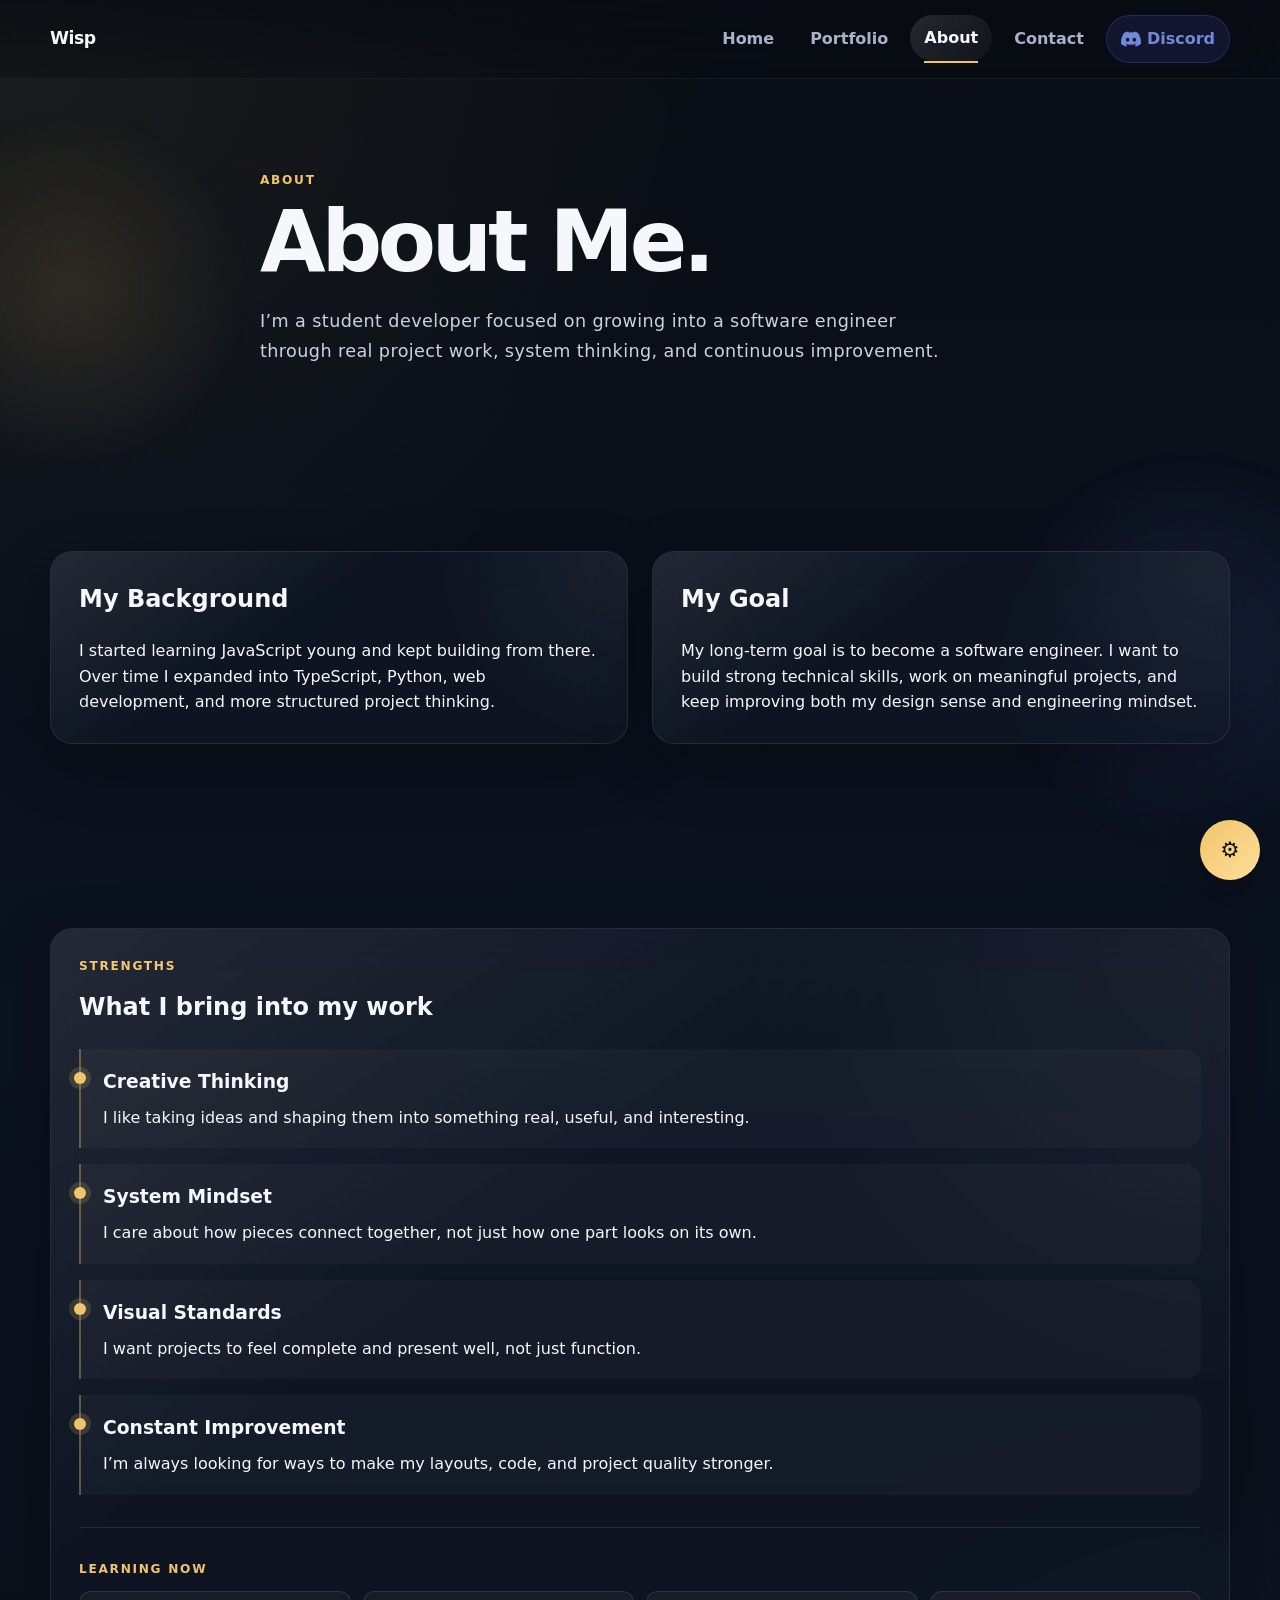
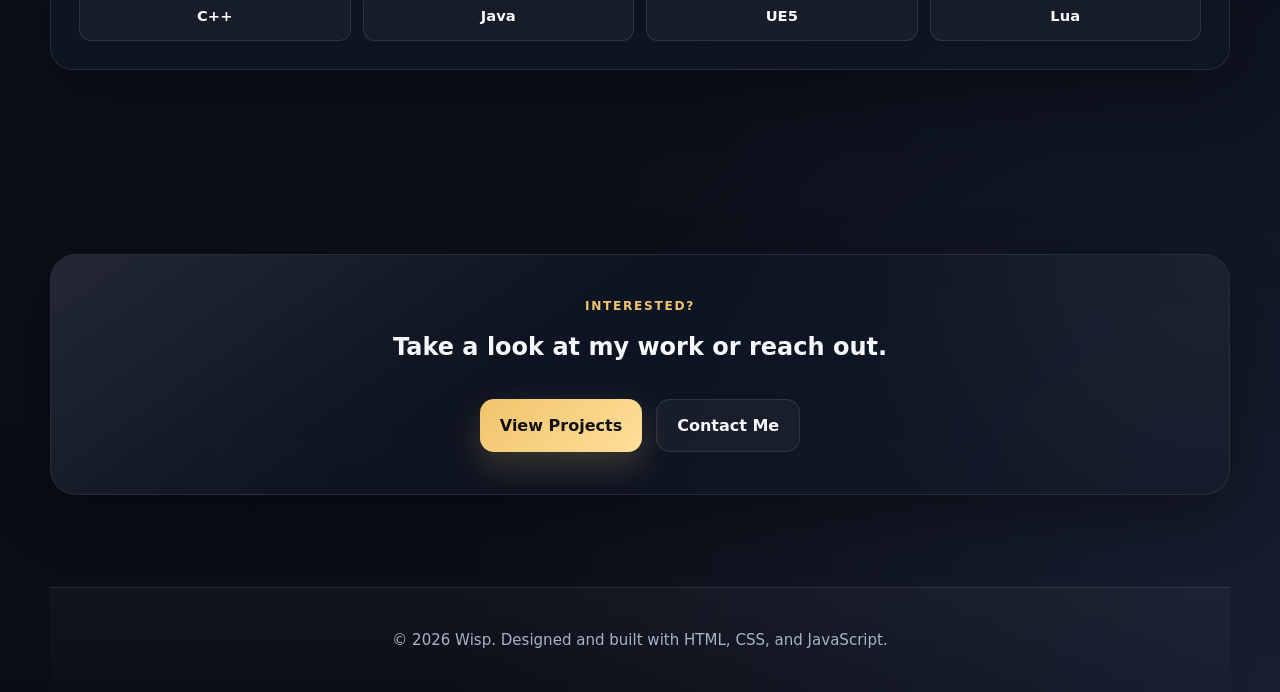
==== commit 54a47aa4: "Add files via upload" ====
--- a/about.html
+++ b/about.html
@@ -10,8 +10,8 @@
 <meta property="og:title" content="About | Wisp">
 <meta property="og:description" content="I’m a student developer focused on growing into a software engineer through real project work, system thinking, and continuous improvement.">
 <meta property="og:image" content="wisp_pfp.png">
-<meta name="description" content="I’m Wisp, a student developer working toward becoming a software engineer. I enjoy building websites, tools, and system-based projects with strong structure,thoughtful design, and a finished feel.">
-<link rel="canonical" href="https://wispts.xyz">
+<meta name="description" content="I'm Wisp, a student developer working toward becoming a software engineer. I enjoy building websites, tools, and system-based projects with strong structure, thoughtful design, and a finished feel.">
+<link rel="canonical" href="https://wispts.xyz/about.html">
 <meta name="robots" content="index, follow, max-image-preview:large">
 <meta name="twitter:card" content="summary_large_image">
 <meta name="apple-mobile-web-app-capable" content="yes">
@@ -46,7 +46,7 @@
                 <a href="portfolio.html">Portfolio</a>
                 <a href="about.html" class="active">About</a>
                 <a href="contact.html">Contact</a>
-                <a href="https://discord.gg/YOUR_INVITE" target="_blank" rel="noopener noreferrer" class="nav-discord" aria-label="Discord">
+                <a href="https://discord.gg/YBNzKH5bwg" target="_blank" rel="noopener noreferrer" class="nav-discord" aria-label="Discord">
                     <svg width="20" height="20" viewBox="0 0 24 24" fill="currentColor"><path d="M20.317 4.37a19.791 19.791 0 0 0-4.885-1.515.074.074 0 0 0-.079.037c-.21.375-.444.864-.608 1.25a18.27 18.27 0 0 0-5.487 0 12.64 12.64 0 0 0-.617-1.25.077.077 0 0 0-.079-.037A19.736 19.736 0 0 0 3.677 4.37a.07.07 0 0 0-.032.027C.533 9.046-.32 13.58.099 18.057a.082.082 0 0 0 .031.057 19.9 19.9 0 0 0 5.993 3.03.078.078 0 0 0 .084-.028c.462-.63.874-1.295 1.226-1.994a.076.076 0 0 0-.041-.106 13.107 13.107 0 0 1-1.872-.892.077.077 0 0 1-.008-.128 10.2 10.2 0 0 0 .372-.292.074.074 0 0 1 .077-.01c3.928 1.793 8.18 1.793 12.062 0a.074.074 0 0 1 .078.01c.12.098.246.198.373.292a.077.077 0 0 1-.006.127 12.299 12.299 0 0 1-1.873.892.077.077 0 0 0-.041.107c.36.698.772 1.362 1.225 1.993a.076.076 0 0 0 .084.028 19.839 19.839 0 0 0 6.002-3.03.077.077 0 0 0 .032-.054c.5-5.177-.838-9.674-3.549-13.66a.061.061 0 0 0-.031-.03zM8.02 15.33c-1.183 0-2.157-1.085-2.157-2.419 0-1.333.956-2.419 2.157-2.419 1.21 0 2.176 1.096 2.157 2.42 0 1.333-.956 2.418-2.157 2.418zm7.975 0c-1.183 0-2.157-1.085-2.157-2.419 0-1.333.955-2.419 2.157-2.419 1.21 0 2.176 1.096 2.157 2.42 0 1.333-.946 2.418-2.157 2.418z"/></svg>
                     Discord
                 </a>
@@ -117,9 +117,7 @@
                         <span>C++</span>
                         <span>Java</span>
                         <span>UE5</span>
-                        <span>Software Engineering Concepts</span>
-                        <span>Better Project Architecture</span>
-                        <span>Stronger Problem Solving</span>
+                        <span>Lua</span>
                     </div>
                 </div>
             </div>
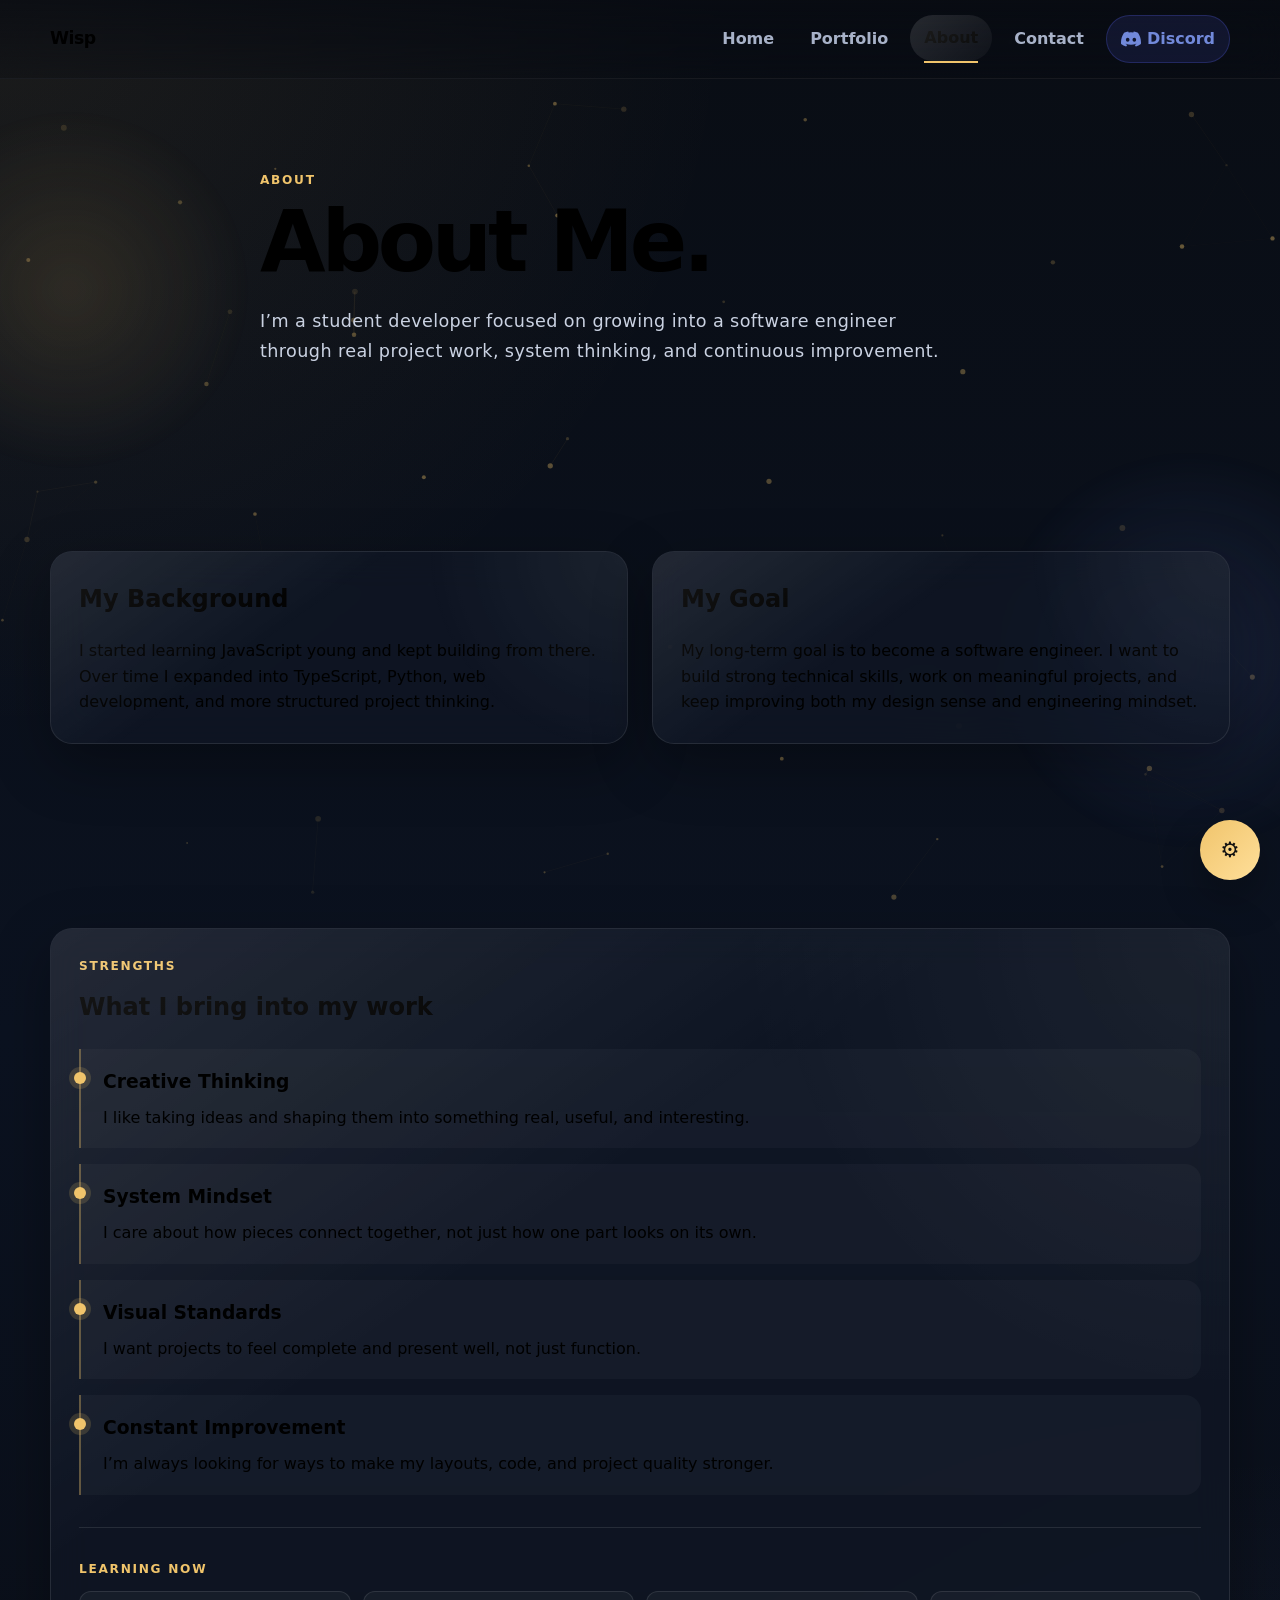
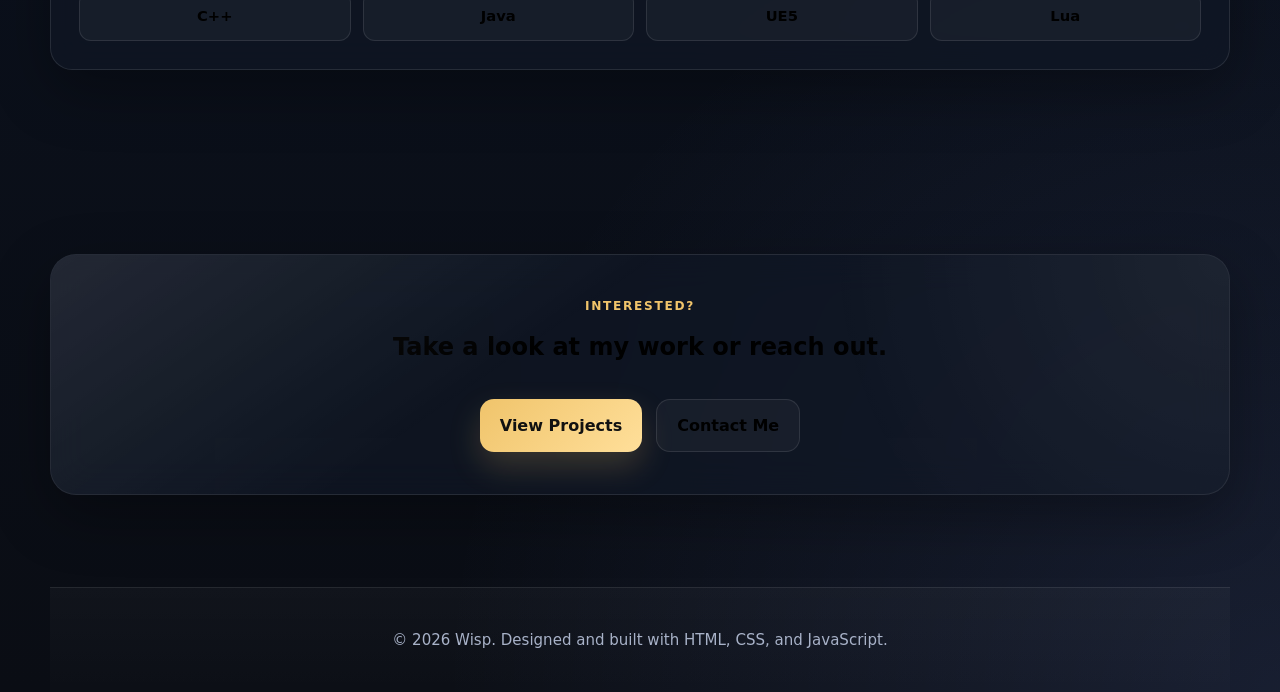
==== commit 6261378f: "Add files via upload" ====
--- a/about.html
+++ b/about.html
@@ -2,7 +2,6 @@
 <html lang="en">
 <head>
 <meta charset="UTF-8">
-<meta http-equiv="X-UA-Compatible" content="ie=edge">
 <meta name="viewport" content="width=device-width, initial-scale=1.0, viewport-fit=cover">
 <meta name="color-scheme" content="light dark">
 <meta property="og:type" content="website">
@@ -25,7 +24,7 @@
 }
 </script>
     <title>About | Wisp</title>
-    <link rel="stylesheet" href="styles.css">
+    <link rel="stylesheet" href="styles.css?v=2">
 </head>
 <body>    
     <div class="bg-orb orb-1" aria-hidden="true"></div>
@@ -150,16 +149,24 @@
 
     <div class="settings-body">
         <div class="settings-group">
-            <label>Theme</label>
+            <label for="themeSelect">Theme</label>
             <select id="themeSelect">
                 <option value="dark">Dark Gold</option>
                 <option value="light">Light</option>
                 <option value="midnight">Midnight</option>
+                <option value="emerald">Emerald</option>
+                <option value="rose">Rose</option>
+                <option value="sunset">Sunset</option>
+                <option value="arctic">Arctic</option>
+                <option value="lavender">Lavender</option>
+                <option value="cherry">Cherry</option>
+                <option value="ocean">Ocean</option>
+                <option value="mono">Mono</option>
             </select>
         </div>
 
         <div class="settings-group">
-            <label>Surface</label>
+            <label for="densitySelect">Surface</label>
             <select id="densitySelect">
                 <option value="glass">Glass</option>
                 <option value="solid">Solid</option>
@@ -167,7 +174,7 @@
         </div>
 
         <div class="settings-group">
-            <label>Font</label>
+            <label for="fontScaleSelect">Font</label>
             <select id="fontScaleSelect">
                 <option value="normal">Normal</option>
                 <option value="large">Large</option>
@@ -175,13 +182,13 @@
         </div>
 
         <div class="settings-group">
-            <label>Animation</label>
-            <input type="range" id="animationLevel" min="0" max="2">
-        </div>
-
-        <div class="settings-group">
-            <label>Radius</label>
-            <input type="range" id="radiusLevel" min="0" max="2">
+            <label for="animationLevel">Animation</label>
+            <input type="range" id="animationLevel" min="0" max="100" value="50">
+        </div>
+
+        <div class="settings-group">
+            <label for="radiusLevel">Radius</label>
+            <input type="range" id="radiusLevel" min="0" max="100" value="50">
         </div>
     </div>
 
@@ -191,6 +198,6 @@
     </div>
 </aside>
 
-    <script src="script.js"></script>
+    <script src="script.js?v=2"></script>
 </body>
 </html>
--- a/styles.css
+++ b/styles.css
@@ -5,7 +5,6 @@
     --surface-strong: rgba(22, 29, 46, 0.92);
     --card-bg: rgba(16, 23, 37, 0.7);
     --card-bg-solid: #121a2a;
-    --text: #f5f7fb;
     --muted: #a8b2c8;
     --muted-strong: #cad2e2;
     --border: rgba(255, 255, 255, 0.1);
@@ -52,10 +51,12 @@
 body {
     margin: 0;
     min-height: 100vh;
+    min-height: 100dvh;
     font-family: Inter, ui-sans-serif, system-ui, -apple-system, BlinkMacSystemFont, "Segoe UI", sans-serif;
     font-size: var(--font-base);
     line-height: 1.6;
     color: var(--text);
+    -webkit-tap-highlight-color: transparent;
     background:
         radial-gradient(circle at top left, rgba(240, 196, 107, 0.08), transparent 28%),
         radial-gradient(circle at bottom right, rgba(124, 155, 255, 0.12), transparent 32%),
@@ -114,6 +115,182 @@
         linear-gradient(180deg, #060915 0%, #09122b 50%, #060915 100%);
 }
 
+body.theme-emerald {
+    --bg: #071210;
+    --bg-soft: #0e1f1b;
+    --surface: rgba(14, 28, 24, 0.74);
+    --surface-strong: rgba(16, 32, 28, 0.93);
+    --card-bg: rgba(12, 26, 22, 0.72);
+    --card-bg-solid: #0f2420;
+    --text: #eaf7f3;
+    --muted: #8fbfaf;
+    --muted-strong: #b8ddd0;
+    --border: rgba(105, 227, 167, 0.1);
+    --border-strong: rgba(105, 227, 167, 0.2);
+    --accent: #5ce8a0;
+    --accent-2: #8cf0be;
+    --accent-dark: #3cc47c;
+    --success: #5ce8a0;
+    background:
+        radial-gradient(circle at top left, rgba(92, 232, 160, 0.12), transparent 28%),
+        radial-gradient(circle at bottom right, rgba(60, 196, 124, 0.15), transparent 32%),
+        linear-gradient(180deg, #061210 0%, #0a1e1a 48%, #071210 100%);
+}
+
+body.theme-rose {
+    --bg: #120810;
+    --bg-soft: #1e0f1b;
+    --surface: rgba(28, 14, 24, 0.74);
+    --surface-strong: rgba(32, 17, 28, 0.93);
+    --card-bg: rgba(26, 12, 22, 0.72);
+    --card-bg-solid: #221020;
+    --text: #fbedf7;
+    --muted: #c49ab4;
+    --muted-strong: #dfc0d4;
+    --border: rgba(255, 130, 180, 0.1);
+    --border-strong: rgba(255, 130, 180, 0.2);
+    --accent: #ff7eb3;
+    --accent-2: #ffa8cc;
+    --accent-dark: #e05c93;
+    --success: #ff7eb3;
+    background:
+        radial-gradient(circle at top left, rgba(255, 126, 179, 0.12), transparent 28%),
+        radial-gradient(circle at bottom right, rgba(224, 92, 147, 0.15), transparent 32%),
+        linear-gradient(180deg, #100810 0%, #1a0e18 48%, #120810 100%);
+}
+
+body.theme-sunset {
+    --bg: #140e08;
+    --bg-soft: #221810;
+    --surface: rgba(30, 20, 12, 0.74);
+    --surface-strong: rgba(34, 24, 14, 0.93);
+    --card-bg: rgba(28, 18, 10, 0.72);
+    --card-bg-solid: #261a10;
+    --text: #fdf3ea;
+    --muted: #c4a888;
+    --muted-strong: #ddc4a8;
+    --border: rgba(255, 160, 80, 0.1);
+    --border-strong: rgba(255, 160, 80, 0.2);
+    --accent: #ff9a52;
+    --accent-2: #ffbd82;
+    --accent-dark: #e07830;
+    --success: #ff9a52;
+    background:
+        radial-gradient(circle at top left, rgba(255, 154, 82, 0.12), transparent 28%),
+        radial-gradient(circle at bottom right, rgba(224, 120, 48, 0.15), transparent 32%),
+        linear-gradient(180deg, #120c08 0%, #1e140c 48%, #140e08 100%);
+}
+
+body.theme-arctic {
+    --bg: #080e14;
+    --bg-soft: #0f1a28;
+    --surface: rgba(14, 24, 38, 0.74);
+    --surface-strong: rgba(16, 28, 44, 0.93);
+    --card-bg: rgba(12, 22, 36, 0.72);
+    --card-bg-solid: #112030;
+    --text: #e8f2ff;
+    --muted: #8eacc8;
+    --muted-strong: #b4ceea;
+    --border: rgba(120, 200, 255, 0.1);
+    --border-strong: rgba(120, 200, 255, 0.2);
+    --accent: #64d2ff;
+    --accent-2: #94e2ff;
+    --accent-dark: #3cb8e8;
+    --success: #64d2ff;
+    background:
+        radial-gradient(circle at top left, rgba(100, 210, 255, 0.1), transparent 28%),
+        radial-gradient(circle at bottom right, rgba(60, 184, 232, 0.14), transparent 32%),
+        linear-gradient(180deg, #070d14 0%, #0c1824 48%, #080e14 100%);
+}
+
+body.theme-lavender {
+    --bg: #0e0a16;
+    --bg-soft: #181228;
+    --surface: rgba(22, 16, 36, 0.74);
+    --surface-strong: rgba(26, 19, 42, 0.93);
+    --card-bg: rgba(20, 14, 34, 0.72);
+    --card-bg-solid: #1a1230;
+    --text: #f0eaff;
+    --muted: #a898c8;
+    --muted-strong: #c8bae2;
+    --border: rgba(170, 140, 255, 0.1);
+    --border-strong: rgba(170, 140, 255, 0.2);
+    --accent: #b08aff;
+    --accent-2: #cdb0ff;
+    --accent-dark: #9068e0;
+    --success: #b08aff;
+    background:
+        radial-gradient(circle at top left, rgba(176, 138, 255, 0.1), transparent 28%),
+        radial-gradient(circle at bottom right, rgba(144, 104, 224, 0.14), transparent 32%),
+        linear-gradient(180deg, #0c0a14 0%, #14102a 48%, #0e0a16 100%);
+}
+
+body.theme-cherry {
+    --bg: #140808;
+    --bg-soft: #221010;
+    --surface: rgba(30, 12, 12, 0.74);
+    --surface-strong: rgba(34, 14, 14, 0.93);
+    --card-bg: rgba(28, 10, 10, 0.72);
+    --card-bg-solid: #261212;
+    --text: #fdeaea;
+    --muted: #c49090;
+    --muted-strong: #dfb4b4;
+    --border: rgba(255, 100, 100, 0.1);
+    --border-strong: rgba(255, 100, 100, 0.2);
+    --accent: #ff6464;
+    --accent-2: #ff9494;
+    --accent-dark: #e04444;
+    --success: #ff6464;
+    background:
+        radial-gradient(circle at top left, rgba(255, 100, 100, 0.1), transparent 28%),
+        radial-gradient(circle at bottom right, rgba(224, 68, 68, 0.14), transparent 32%),
+        linear-gradient(180deg, #120808 0%, #1e0e0e 48%, #140808 100%);
+}
+
+body.theme-ocean {
+    --bg: #060d12;
+    --bg-soft: #0c1a22;
+    --surface: rgba(10, 22, 32, 0.74);
+    --surface-strong: rgba(12, 26, 38, 0.93);
+    --card-bg: rgba(8, 20, 30, 0.72);
+    --card-bg-solid: #0e2230;
+    --text: #e6f4fa;
+    --muted: #88b8cc;
+    --muted-strong: #acd4e6;
+    --border: rgba(80, 200, 220, 0.1);
+    --border-strong: rgba(80, 200, 220, 0.2);
+    --accent: #4dd8e0;
+    --accent-2: #80e8ee;
+    --accent-dark: #30b8c0;
+    --success: #4dd8e0;
+    background:
+        radial-gradient(circle at top left, rgba(77, 216, 224, 0.1), transparent 28%),
+        radial-gradient(circle at bottom right, rgba(48, 184, 192, 0.14), transparent 32%),
+        linear-gradient(180deg, #050c12 0%, #0a1820 48%, #060d12 100%);
+}
+
+body.theme-mono {
+    --bg: #0e0e0e;
+    --bg-soft: #1a1a1a;
+    --surface: rgba(22, 22, 22, 0.76);
+    --surface-strong: rgba(28, 28, 28, 0.94);
+    --card-bg: rgba(20, 20, 20, 0.72);
+    --card-bg-solid: #1c1c1c;
+    --text: #ebebeb;
+    --muted: #999;
+    --muted-strong: #bbb;
+    --border: rgba(255, 255, 255, 0.08);
+    --border-strong: rgba(255, 255, 255, 0.16);
+    --accent: #e0e0e0;
+    --accent-2: #fff;
+    --accent-dark: #b0b0b0;
+    --success: #c8c8c8;
+    background:
+        radial-gradient(circle at top left, rgba(255, 255, 255, 0.04), transparent 28%),
+        radial-gradient(circle at bottom right, rgba(200, 200, 200, 0.06), transparent 32%),
+        linear-gradient(180deg, #0c0c0c 0%, #141414 48%, #0e0e0e 100%);
+}
+
 body.style-solid {
     --surface: var(--surface-strong);
     --card-bg: var(--card-bg-solid);
@@ -238,12 +415,22 @@
     top: 16px;
 }
 
+#interactiveBg {
+    position: fixed;
+    top: 0;
+    left: 0;
+    width: 100%;
+    height: 100%;
+    z-index: 0;
+    pointer-events: none;
+}
+
 .bg-orb {
     position: fixed;
     border-radius: 999px;
     filter: blur(10px);
     pointer-events: none;
-    z-index: -1;
+    z-index: 0;
     opacity: 0.75;
 }
 
@@ -273,6 +460,36 @@
         transform: translate3d(0, -20px, 0) scale(1.04);
     }
 }
+
+/* Cursor glow — follows mouse everywhere */
+.cursor-glow {
+    position: fixed;
+    top: -150px;
+    left: -150px;
+    width: 300px;
+    height: 300px;
+    border-radius: 50%;
+    background: radial-gradient(circle, rgba(240, 196, 107, 0.12) 0%, transparent 70%);
+    pointer-events: none;
+    z-index: 9998;
+    opacity: 0;
+    transition: opacity 0.35s ease;
+    will-change: transform;
+    mix-blend-mode: screen;
+}
+
+body.theme-light .cursor-glow { background: radial-gradient(circle, rgba(213, 163, 58, 0.1) 0%, transparent 70%); }
+body.theme-midnight .cursor-glow { background: radial-gradient(circle, rgba(107, 158, 255, 0.12) 0%, transparent 70%); }
+body.theme-emerald .cursor-glow { background: radial-gradient(circle, rgba(92, 232, 160, 0.12) 0%, transparent 70%); }
+body.theme-rose .cursor-glow { background: radial-gradient(circle, rgba(255, 126, 179, 0.12) 0%, transparent 70%); }
+body.theme-sunset .cursor-glow { background: radial-gradient(circle, rgba(255, 154, 82, 0.12) 0%, transparent 70%); }
+body.theme-arctic .cursor-glow { background: radial-gradient(circle, rgba(100, 210, 255, 0.12) 0%, transparent 70%); }
+body.theme-lavender .cursor-glow { background: radial-gradient(circle, rgba(176, 138, 255, 0.12) 0%, transparent 70%); }
+body.theme-cherry .cursor-glow { background: radial-gradient(circle, rgba(255, 100, 100, 0.12) 0%, transparent 70%); }
+body.theme-ocean .cursor-glow { background: radial-gradient(circle, rgba(77, 216, 224, 0.12) 0%, transparent 70%); }
+body.theme-mono .cursor-glow { background: radial-gradient(circle, rgba(224, 224, 224, 0.08) 0%, transparent 70%); }
+
+.reduce-motion .cursor-glow { display: none; }
 
 @keyframes shimmer {
     0% {
@@ -445,6 +662,8 @@
 
 main {
     width: 100%;
+    position: relative;
+    z-index: 1;
 }
 
 .section {
@@ -567,12 +786,14 @@
     background: rgba(20, 33, 58, 0.03);
 }
 
-.skill-grid span:hover,
-.feature-card span:hover {
-    background: rgba(255, 255, 255, 0.08);
-    border-color: var(--accent);
-    color: var(--accent);
-    transform: translateY(-2px);
+@media (hover: hover) {
+    .skill-grid span:hover,
+    .feature-card span:hover {
+        background: rgba(255, 255, 255, 0.08);
+        border-color: var(--accent);
+        color: var(--accent);
+        transform: translateY(-2px);
+    }
 }
 
 body.theme-light .skill-grid span:hover,
@@ -681,19 +902,21 @@
         radial-gradient(circle at top right, rgba(203, 215, 237, 0.28), transparent 35%);
 }
 
-.card:hover,
-.dashboard-card:hover,
-.stat-card:hover,
-.cta-card:hover {
-    box-shadow: 0 34px 70px rgba(0, 0, 0, 0.34);
-    border-color: rgba(255, 255, 255, 0.18);
-}
-
-.card:hover::after,
-.dashboard-card:hover::after,
-.stat-card:hover::after,
-.cta-card:hover::after {
-    opacity: 1;
+@media (hover: hover) {
+    .card:hover,
+    .dashboard-card:hover,
+    .stat-card:hover,
+    .cta-card:hover {
+        box-shadow: 0 34px 70px rgba(0, 0, 0, 0.34);
+        border-color: rgba(255, 255, 255, 0.18);
+    }
+
+    .card:hover::after,
+    .dashboard-card:hover::after,
+    .stat-card:hover::after,
+    .cta-card:hover::after {
+        opacity: 1;
+    }
 }
 
 body.theme-light .card:hover,
@@ -754,13 +977,43 @@
     height: 100%;
 }
 
+.project-card .project-links {
+    margin-top: auto;
+    padding-top: 18px;
+}
+
+.dashboard-top {
+    display: flex;
+    align-items: center;
+    gap: 10px;
+    margin-bottom: 8px;
+}
+
+.dashboard-top p {
+    margin: 0;
+    color: var(--muted-strong);
+    font-weight: 600;
+    font-size: 0.92rem;
+    letter-spacing: 0.3px;
+}
+
 .status-dot {
     width: 10px;
     height: 10px;
     border-radius: 999px;
-    background: var(--success);
-    box-shadow: 0 0 0 6px rgba(105, 227, 167, 0.14);
+    background: #00ff6a;
+    box-shadow: 0 0 6px #00ff6a, 0 0 14px rgba(0, 255, 106, 0.5), 0 0 0 4px rgba(0, 255, 106, 0.12);
     flex-shrink: 0;
+    animation: dotPulse 2s ease-in-out infinite;
+}
+
+@keyframes dotPulse {
+    0%, 100% {
+        box-shadow: 0 0 6px #00ff6a, 0 0 14px rgba(0, 255, 106, 0.5), 0 0 0 4px rgba(0, 255, 106, 0.12);
+    }
+    50% {
+        box-shadow: 0 0 10px #00ff6a, 0 0 24px rgba(0, 255, 106, 0.65), 0 0 0 6px rgba(0, 255, 106, 0.2);
+    }
 }
 
 .tech-pills,
@@ -795,12 +1048,14 @@
     background: rgba(20, 33, 58, 0.04);
 }
 
-.tech-pills span:hover,
-.project-stack span:hover,
-.tag-row span:hover {
-    background: rgba(255, 255, 255, 0.08);
-    border-color: var(--accent);
-    transform: translateY(-2px);
+@media (hover: hover) {
+    .tech-pills span:hover,
+    .project-stack span:hover,
+    .tag-row span:hover {
+        background: rgba(255, 255, 255, 0.08);
+        border-color: var(--accent);
+        transform: translateY(-2px);
+    }
 }
 
 .project-tag {
@@ -964,16 +1219,18 @@
     animation: none;
 }
 
-.button:hover::before {
-    opacity: 1;
-}
-
-.button:hover::after {
-    animation: shimmer 0.6s ease-in-out;
-}
-
-.button:hover {
-    transform: translateY(-3px);
+@media (hover: hover) {
+    .button:hover::before {
+        opacity: 1;
+    }
+
+    .button:hover::after {
+        animation: shimmer 0.6s ease-in-out;
+    }
+
+    .button:hover {
+        transform: translateY(-3px);
+    }
 }
 
 .button:focus-visible {
@@ -1029,6 +1286,855 @@
     padding: 40px 0;
     border-top: 1px solid var(--border);
     background: linear-gradient(180deg, rgba(255,255,255,0.03), rgba(255,255,255,0.01));
+    position: relative;
+    z-index: 1;
+}
+
+/* ====== PROJECT DETAIL PAGE ====== */
+
+.project-back {
+    display: inline-flex;
+    align-items: center;
+    gap: 6px;
+    color: var(--muted);
+    text-decoration: none;
+    font-size: 0.92rem;
+    font-weight: 600;
+    margin-bottom: 24px;
+    transition: color 0.2s ease;
+}
+
+.project-back:hover {
+    color: var(--accent);
+}
+
+.project-hero {
+    text-align: left;
+}
+
+.project-hero h1 {
+    font-size: clamp(2rem, 5vw, 3.2rem);
+    margin: 8px 0 16px;
+}
+
+.project-hero-desc {
+    font-size: 1.12rem;
+    color: var(--muted);
+    max-width: 720px;
+    line-height: 1.7;
+}
+
+.project-hero .project-tag {
+    font-size: 0.82rem;
+}
+
+.project-hero .project-stack {
+    margin-top: 18px;
+}
+
+.hero-doc-links {
+    margin-top: 20px;
+}
+
+/* Docs layout — sidebar + main */
+.docs-layout {
+    display: grid;
+    grid-template-columns: 220px 1fr;
+    gap: 40px;
+    align-items: start;
+}
+
+.docs-sidebar {
+    position: sticky;
+    top: 100px;
+    max-height: calc(100vh - 120px);
+    overflow-y: auto;
+}
+
+.docs-nav {
+    display: flex;
+    flex-direction: column;
+    gap: 2px;
+    border-left: 2px solid var(--border);
+    padding-left: 0;
+}
+
+/* Collapsible sidebar groups */
+.docs-nav-group {
+    display: flex;
+    flex-direction: column;
+}
+
+.docs-nav-group-toggle {
+    display: flex;
+    align-items: center;
+    gap: 6px;
+    padding: 9px 14px;
+    margin-left: -2px;
+    border: none;
+    background: none;
+    color: var(--text);
+    font-size: 0.82rem;
+    font-weight: 700;
+    text-transform: uppercase;
+    letter-spacing: 0.06em;
+    cursor: pointer;
+    border-left: 2px solid transparent;
+    border-radius: 0 calc(6px * var(--radius-scale)) calc(6px * var(--radius-scale)) 0;
+    transition: color 0.2s ease, background 0.2s ease;
+    user-select: none;
+}
+
+.docs-nav-group-toggle:hover {
+    background: rgba(255, 255, 255, 0.03);
+}
+
+body.theme-light .docs-nav-group-toggle:hover {
+    background: rgba(18, 31, 58, 0.04);
+}
+
+.docs-nav-chevron {
+    flex-shrink: 0;
+    transition: transform 0.25s ease;
+    transform: rotate(-90deg);
+}
+
+.docs-nav-group-toggle.open .docs-nav-chevron {
+    transform: rotate(0deg);
+}
+
+.docs-nav-group-items {
+    display: grid;
+    grid-template-rows: 0fr;
+    transition: grid-template-rows 0.25s ease;
+}
+
+.docs-nav-group-inner {
+    overflow: hidden;
+}
+
+.docs-nav-group-items.open {
+    grid-template-rows: 1fr;
+}
+
+.docs-nav-group-items .docs-nav-link {
+    padding-left: 28px;
+}
+
+.docs-nav-link {
+    display: flex;
+    align-items: center;
+    gap: 6px;
+    padding: 8px 16px;
+    color: var(--muted);
+    text-decoration: none;
+    font-size: 0.88rem;
+    font-weight: 500;
+    border-left: 2px solid transparent;
+    margin-left: -2px;
+    transition: color 0.2s ease, border-color 0.2s ease, background 0.2s ease;
+    border-radius: 0 calc(6px * var(--radius-scale)) calc(6px * var(--radius-scale)) 0;
+}
+
+.docs-nav-link:hover {
+    color: var(--text);
+    background: rgba(255, 255, 255, 0.03);
+}
+
+.docs-nav-link.active {
+    color: var(--accent);
+    border-left-color: var(--accent);
+    background: rgba(240, 196, 107, 0.06);
+    font-weight: 600;
+}
+
+body.theme-light .docs-nav-link:hover {
+    background: rgba(18, 31, 58, 0.03);
+}
+
+body.theme-light .docs-nav-link.active {
+    background: rgba(18, 31, 58, 0.06);
+}
+
+/* Doc sections */
+.docs-main {
+    display: flex;
+    flex-direction: column;
+    gap: 32px;
+    min-width: 0;
+}
+
+.doc-section {
+    scroll-margin-top: 90px;
+}
+
+.doc-section-header {
+    display: flex;
+    align-items: center;
+    gap: 12px;
+    margin-bottom: 20px;
+    padding-bottom: 12px;
+    border-bottom: 1px solid var(--border);
+}
+
+.doc-section-header h2 {
+    font-size: 1.5rem;
+    margin: 0;
+    color: var(--accent);
+}
+
+.doc-section-badge {
+    font-size: 0.68rem;
+    font-weight: 700;
+    text-transform: uppercase;
+    letter-spacing: 0.06em;
+    padding: 3px 10px;
+    border-radius: 99px;
+    background: var(--accent);
+    color: var(--bg);
+    white-space: nowrap;
+}
+
+/* Reading progress bar */
+.doc-progress-bar {
+    position: fixed;
+    top: 0;
+    left: 0;
+    width: 100%;
+    height: 3px;
+    background: var(--accent);
+    transform-origin: left;
+    transform: scaleX(0);
+    z-index: 10000;
+    transition: transform 0.1s linear;
+    pointer-events: none;
+}
+
+/* Sidebar nav badge */
+.docs-nav-badge {
+    font-size: 0.58rem;
+    font-weight: 700;
+    text-transform: uppercase;
+    letter-spacing: 0.04em;
+    padding: 1px 6px;
+    border-radius: 99px;
+    background: var(--accent);
+    color: var(--bg);
+    margin-left: auto;
+    flex-shrink: 0;
+}
+
+.doc-content p {
+    font-size: 1.02rem;
+    line-height: 1.8;
+    color: var(--muted);
+    margin-bottom: 14px;
+}
+
+.doc-content p:last-child {
+    margin-bottom: 0;
+}
+
+.doc-content strong {
+    color: var(--text);
+    font-weight: 700;
+}
+
+.doc-content code {
+    background: rgba(255, 255, 255, 0.06);
+    padding: 2px 7px;
+    border-radius: 5px;
+    font-size: 0.9em;
+    font-family: "SF Mono", "Fira Code", "Consolas", monospace;
+    color: var(--accent);
+}
+
+body.theme-light .doc-content code {
+    background: rgba(18, 31, 58, 0.06);
+}
+
+.doc-content pre {
+    background: rgba(0, 0, 0, 0.35);
+    border: 1px solid var(--border);
+    border-radius: calc(12px * var(--radius-scale));
+    padding: 20px 24px;
+    overflow-x: auto;
+    margin: 16px 0;
+    -webkit-overflow-scrolling: touch;
+}
+
+body.theme-light .doc-content pre {
+    background: rgba(18, 31, 58, 0.04);
+}
+
+/* Code block wrapper with copy + lang label */
+.code-block-wrapper {
+    position: relative;
+    margin: 16px 0;
+}
+
+.code-block-wrapper pre {
+    margin: 0;
+}
+
+.code-lang {
+    position: absolute;
+    top: 10px;
+    left: 16px;
+    font-size: 0.68rem;
+    font-weight: 700;
+    text-transform: uppercase;
+    letter-spacing: 0.08em;
+    color: var(--muted);
+    opacity: 0.5;
+    pointer-events: none;
+    font-family: inherit;
+}
+
+.code-copy-btn {
+    position: absolute;
+    top: 8px;
+    right: 10px;
+    padding: 4px 12px;
+    border: 1px solid var(--border);
+    border-radius: calc(6px * var(--radius-scale));
+    background: rgba(255, 255, 255, 0.04);
+    color: var(--muted);
+    font-size: 0.72rem;
+    font-weight: 600;
+    cursor: pointer;
+    transition: color 0.2s ease, border-color 0.2s ease, background 0.2s ease;
+    z-index: 2;
+}
+
+.code-copy-btn:hover {
+    color: var(--accent);
+    border-color: var(--accent);
+    background: rgba(255, 255, 255, 0.06);
+}
+
+body.theme-light .code-copy-btn {
+    background: rgba(18, 31, 58, 0.04);
+}
+
+body.theme-light .code-copy-btn:hover {
+    background: rgba(18, 31, 58, 0.08);
+}
+
+/* Horizontal divider */
+.doc-divider {
+    border: none;
+    height: 1px;
+    background: linear-gradient(90deg, transparent, var(--border), transparent);
+    margin: 28px 0;
+}
+
+/* Callout blocks */
+.doc-callout {
+    display: flex;
+    gap: 14px;
+    padding: 16px 20px;
+    border-radius: calc(12px * var(--radius-scale));
+    border-left: 3px solid;
+    margin: 18px 0;
+    font-size: 0.95rem;
+    line-height: 1.7;
+}
+
+.doc-callout p { margin: 0; color: inherit; }
+
+.doc-callout-icon {
+    font-size: 1.2rem;
+    flex-shrink: 0;
+    margin-top: 1px;
+}
+
+.doc-callout-title {
+    display: block;
+    margin-bottom: 4px;
+    font-size: 0.82rem;
+    text-transform: uppercase;
+    letter-spacing: 0.05em;
+}
+
+.doc-callout-info {
+    background: rgba(100, 160, 255, 0.06);
+    border-color: #6490ff;
+    color: #a0c4ff;
+}
+
+.doc-callout-warning {
+    background: rgba(255, 200, 60, 0.06);
+    border-color: #ffc83c;
+    color: #ffd970;
+}
+
+.doc-callout-tip {
+    background: rgba(92, 232, 160, 0.06);
+    border-color: #5ce8a0;
+    color: #8cf0c2;
+}
+
+.doc-callout-note {
+    background: rgba(176, 138, 255, 0.06);
+    border-color: #b08aff;
+    color: #c8b0ff;
+}
+
+body.theme-light .doc-callout-info  { background: rgba(100, 160, 255, 0.08); color: #3a6ecc; }
+body.theme-light .doc-callout-warning { background: rgba(255, 180, 30, 0.08); color: #b08000; }
+body.theme-light .doc-callout-tip    { background: rgba(50, 180, 120, 0.08); color: #1e8050; }
+body.theme-light .doc-callout-note   { background: rgba(140, 100, 220, 0.08); color: #6840b0; }
+
+/* Blockquote */
+.doc-blockquote {
+    border-left: 3px solid var(--border);
+    margin: 18px 0;
+    padding: 12px 20px;
+    background: rgba(255, 255, 255, 0.02);
+    border-radius: 0 calc(8px * var(--radius-scale)) calc(8px * var(--radius-scale)) 0;
+}
+
+.doc-blockquote p {
+    margin: 0;
+    color: var(--muted);
+    font-style: italic;
+    font-size: 0.98rem;
+    line-height: 1.75;
+}
+
+body.theme-light .doc-blockquote {
+    background: rgba(18, 31, 58, 0.02);
+}
+
+/* Sub-headings (h3, h4 inside docs) */
+.doc-subheading {
+    font-size: 1.15rem;
+    color: var(--text);
+    margin: 28px 0 12px;
+    padding-bottom: 8px;
+    border-bottom: 1px dashed var(--border);
+}
+
+.doc-subheading-sm {
+    font-size: 0.98rem;
+    color: var(--text);
+    margin: 22px 0 10px;
+    font-weight: 600;
+    opacity: 0.85;
+}
+
+/* Tables */
+.doc-table-wrapper {
+    overflow-x: auto;
+    margin: 18px 0;
+    border-radius: calc(10px * var(--radius-scale));
+    border: 1px solid var(--border);
+}
+
+.doc-table {
+    width: 100%;
+    border-collapse: collapse;
+    font-size: 0.92rem;
+}
+
+.doc-table th {
+    text-align: left;
+    padding: 12px 16px;
+    background: rgba(255, 255, 255, 0.04);
+    color: var(--text);
+    font-weight: 700;
+    font-size: 0.82rem;
+    text-transform: uppercase;
+    letter-spacing: 0.04em;
+    border-bottom: 1px solid var(--border);
+}
+
+.doc-table td {
+    padding: 10px 16px;
+    color: var(--muted);
+    border-bottom: 1px solid rgba(255, 255, 255, 0.03);
+    line-height: 1.6;
+}
+
+.doc-table tbody tr:last-child td {
+    border-bottom: none;
+}
+
+.doc-table tbody tr:hover {
+    background: rgba(255, 255, 255, 0.02);
+}
+
+body.theme-light .doc-table th {
+    background: rgba(18, 31, 58, 0.04);
+}
+
+body.theme-light .doc-table td {
+    border-bottom-color: rgba(18, 31, 58, 0.05);
+}
+
+body.theme-light .doc-table tbody tr:hover {
+    background: rgba(18, 31, 58, 0.02);
+}
+
+/* Keyboard key */
+.doc-kbd {
+    display: inline-block;
+    padding: 2px 8px;
+    font-size: 0.78rem;
+    font-family: inherit;
+    font-weight: 600;
+    color: var(--text);
+    background: rgba(255, 255, 255, 0.06);
+    border: 1px solid var(--border);
+    border-bottom-width: 2px;
+    border-radius: calc(5px * var(--radius-scale));
+    line-height: 1;
+    vertical-align: middle;
+}
+
+body.theme-light .doc-kbd {
+    background: rgba(18, 31, 58, 0.05);
+}
+
+/* Inline link in docs */
+.doc-link {
+    color: var(--accent);
+    text-decoration: none;
+    border-bottom: 1px solid transparent;
+    transition: border-color 0.2s ease;
+}
+
+.doc-link:hover {
+    border-bottom-color: var(--accent);
+}
+
+/* Strikethrough */
+.doc-content del {
+    color: var(--muted);
+    opacity: 0.5;
+}
+
+/* Italic */
+.doc-content em {
+    color: var(--muted);
+    font-style: italic;
+}
+
+.doc-content pre code {
+    background: none;
+    padding: 0;
+    color: var(--text);
+    font-size: 0.88rem;
+    line-height: 1.6;
+    white-space: pre;
+}
+
+.doc-content ul {
+    list-style: none;
+    padding: 0;
+    margin: 12px 0;
+}
+
+.doc-content ul li {
+    position: relative;
+    padding-left: 20px;
+    margin-bottom: 8px;
+    color: var(--muted);
+    line-height: 1.7;
+}
+
+.doc-content ul li::before {
+    content: "•";
+    position: absolute;
+    left: 0;
+    color: var(--accent);
+    font-weight: bold;
+}
+
+/* Numbered lists in doc content */
+.doc-content ol {
+    padding-left: 24px;
+    margin: 12px 0;
+    counter-reset: doc-ol;
+}
+
+.doc-content ol li {
+    margin-bottom: 8px;
+    color: var(--muted);
+    line-height: 1.7;
+}
+
+/* Images gallery */
+.doc-images-grid {
+    display: grid;
+    grid-template-columns: repeat(auto-fill, minmax(320px, 1fr));
+    gap: 20px;
+}
+
+.doc-image {
+    margin: 0;
+    border-radius: calc(14px * var(--radius-scale));
+    overflow: hidden;
+    border: 1px solid var(--border);
+    background: rgba(255, 255, 255, 0.02);
+}
+
+.doc-image img {
+    width: 100%;
+    height: auto;
+    display: block;
+    transition: transform 0.3s ease;
+}
+
+.doc-image:hover img {
+    transform: scale(1.03);
+}
+
+.doc-image figcaption {
+    padding: 12px 16px;
+    font-size: 0.88rem;
+    color: var(--muted);
+    text-align: center;
+}
+
+/* README layout — readme + download sidebar */
+.readme-layout {
+    display: grid;
+    grid-template-columns: 1fr 280px;
+    gap: 40px;
+    align-items: start;
+}
+
+.readme-no-sidebar {
+    grid-template-columns: 1fr;
+}
+
+.readme-main {
+    min-width: 0;
+}
+
+.readme-body {
+    background: var(--card-bg);
+    border: 1px solid var(--border);
+    border-radius: calc(16px * var(--radius-scale));
+    padding: 36px 40px;
+}
+
+.readme-body h1:first-child,
+.readme-body h2:first-child {
+    margin-top: 0;
+}
+
+/* Download sidebar */
+.readme-sidebar {
+    position: sticky;
+    top: 100px;
+}
+
+.download-card {
+    background: var(--card-bg);
+    border: 1px solid var(--border);
+    border-radius: calc(16px * var(--radius-scale));
+    padding: 24px;
+}
+
+.download-card h3 {
+    font-size: 0.88rem;
+    text-transform: uppercase;
+    letter-spacing: 0.06em;
+    color: var(--text);
+    margin: 0 0 16px;
+    padding-bottom: 12px;
+    border-bottom: 1px solid var(--border);
+}
+
+.download-btn {
+    display: flex;
+    align-items: center;
+    gap: 12px;
+    padding: 12px 16px;
+    background: rgba(255, 255, 255, 0.03);
+    border: 1px solid var(--border);
+    border-radius: calc(10px * var(--radius-scale));
+    color: var(--text);
+    text-decoration: none;
+    font-size: 0.9rem;
+    font-weight: 600;
+    margin-bottom: 8px;
+    transition: all 0.2s ease;
+    cursor: pointer;
+}
+
+.download-btn:last-child {
+    margin-bottom: 0;
+}
+
+.download-btn:hover {
+    border-color: var(--accent);
+    color: var(--accent);
+    background: rgba(255, 255, 255, 0.05);
+}
+
+body.theme-light .download-btn {
+    background: rgba(18, 31, 58, 0.03);
+}
+
+body.theme-light .download-btn:hover {
+    background: rgba(18, 31, 58, 0.06);
+}
+
+.download-icon {
+    font-size: 1.3rem;
+    flex-shrink: 0;
+    line-height: 1;
+}
+
+.download-info {
+    display: flex;
+    flex-direction: column;
+    gap: 2px;
+}
+
+.download-label {
+    font-weight: 600;
+    font-size: 0.88rem;
+}
+
+.download-meta {
+    font-size: 0.7rem;
+    color: var(--muted);
+    text-transform: uppercase;
+    letter-spacing: 0.04em;
+}
+
+/* Headings in readme/docs — h1, h2 */
+.doc-heading-lg {
+    font-size: 1.8rem;
+    color: var(--text);
+    margin: 32px 0 16px;
+    padding-bottom: 10px;
+    border-bottom: 2px solid var(--border);
+}
+
+.doc-heading {
+    font-size: 1.35rem;
+    color: var(--text);
+    margin: 28px 0 14px;
+    padding-bottom: 8px;
+    border-bottom: 1px solid var(--border);
+}
+
+/* Inline images in docs/readme */
+.doc-inline-image {
+    margin: 20px 0;
+    border-radius: calc(14px * var(--radius-scale));
+    overflow: hidden;
+    border: 1px solid var(--border);
+    background: rgba(255, 255, 255, 0.02);
+}
+
+.doc-inline-image img {
+    width: 100%;
+    height: auto;
+    display: block;
+}
+
+.doc-inline-image figcaption {
+    padding: 10px 16px;
+    font-size: 0.85rem;
+    color: var(--muted);
+    text-align: center;
+    border-top: 1px solid var(--border);
+}
+
+.doc-inline-img {
+    max-width: 100%;
+    height: auto;
+    border-radius: calc(10px * var(--radius-scale));
+    margin: 8px 0;
+    border: 1px solid var(--border);
+    display: block;
+}
+
+/* Mobile: sidebar collapses to horizontal scroll */
+@media (max-width: 768px) {
+    .readme-layout {
+        grid-template-columns: 1fr;
+        gap: 20px;
+    }
+
+    .readme-sidebar {
+        position: static;
+        order: -1;
+    }
+
+    .readme-body {
+        padding: 24px 20px;
+    }
+
+    .docs-layout {
+        grid-template-columns: 1fr;
+        gap: 24px;
+    }
+
+    .docs-sidebar {
+        position: static;
+        max-height: none;
+        overflow-x: auto;
+        overflow-y: hidden;
+        -webkit-overflow-scrolling: touch;
+    }
+
+    .docs-nav {
+        flex-direction: row;
+        border-left: none;
+        border-bottom: 2px solid var(--border);
+        padding-left: 0;
+        padding-bottom: 0;
+        gap: 0;
+        white-space: nowrap;
+        flex-wrap: nowrap;
+    }
+
+    .docs-nav-group {
+        flex-direction: row;
+    }
+
+    .docs-nav-group-toggle {
+        display: none;
+    }
+
+    .docs-nav-group-items {
+        display: contents;
+    }
+
+    .docs-nav-group-inner {
+        display: contents;
+    }
+
+    .docs-nav-group-items .docs-nav-link {
+        padding-left: 16px;
+    }
+
+    .docs-nav-link {
+        border-left: none;
+        border-bottom: 2px solid transparent;
+        margin-left: 0;
+        margin-bottom: -2px;
+        border-radius: calc(6px * var(--radius-scale)) calc(6px * var(--radius-scale)) 0 0;
+        padding: 12px 18px;
+        min-height: 44px;
+    }
+
+    .docs-nav-link.active {
+        border-left-color: transparent;
+        border-bottom-color: var(--accent);
+    }
+
+    .doc-images-grid {
+        grid-template-columns: 1fr;
+    }
 }
 
 body.theme-light footer {
@@ -1487,18 +2593,53 @@
     color: #fff;
 }
 
-::-moz-selection {
-    background: rgba(240, 196, 107, 0.35);
+body.theme-light ::selection {
+    background: rgba(200, 141, 27, 0.22);
+    color: #111;
+}
+
+body.theme-midnight ::selection {
+    background: rgba(107, 158, 255, 0.35);
     color: #fff;
 }
 
-body.theme-light ::selection {
-    background: rgba(240, 196, 107, 0.22);
-    color: #111;
-}
-
-body.theme-light ::-moz-selection {
-    background: rgba(240, 196, 107, 0.22);
+body.theme-emerald ::selection {
+    background: rgba(92, 232, 160, 0.35);
+    color: #fff;
+}
+
+body.theme-rose ::selection {
+    background: rgba(255, 126, 179, 0.35);
+    color: #fff;
+}
+
+body.theme-sunset ::selection {
+    background: rgba(255, 154, 82, 0.35);
+    color: #fff;
+}
+
+body.theme-arctic ::selection {
+    background: rgba(100, 210, 255, 0.35);
+    color: #fff;
+}
+
+body.theme-lavender ::selection {
+    background: rgba(176, 138, 255, 0.35);
+    color: #fff;
+}
+
+body.theme-cherry ::selection {
+    background: rgba(255, 100, 100, 0.35);
+    color: #fff;
+}
+
+body.theme-ocean ::selection {
+    background: rgba(77, 216, 224, 0.35);
+    color: #fff;
+}
+
+body.theme-mono ::selection {
+    background: rgba(224, 224, 224, 0.25);
     color: #111;
 }
 
@@ -1595,8 +2736,26 @@
 }
 
 .custom-dropdown-list.open {
-    max-height: 280px;
+    max-height: 240px;
+    overflow-y: auto;
     opacity: 1;
+}
+
+.custom-dropdown-list::-webkit-scrollbar {
+    width: 6px;
+}
+
+.custom-dropdown-list::-webkit-scrollbar-track {
+    background: transparent;
+}
+
+.custom-dropdown-list::-webkit-scrollbar-thumb {
+    background: rgba(255, 255, 255, 0.12);
+    border-radius: 999px;
+}
+
+.custom-dropdown-list::-webkit-scrollbar-thumb:hover {
+    background: rgba(255, 255, 255, 0.22);
 }
 
 .custom-dropdown-item {
@@ -1640,7 +2799,7 @@
 
 .custom-slider-track {
     position: relative;
-    height: 6px;
+    height: 8px;
     background: rgba(255, 255, 255, 0.08);
     border-radius: 999px;
     cursor: pointer;
@@ -1672,24 +2831,25 @@
     top: 50%;
     left: 0;
     transform: translate(-50%, -50%);
-    width: 20px;
-    height: 20px;
+    width: 22px;
+    height: 22px;
     background: linear-gradient(135deg, var(--accent), var(--accent-2));
     border-radius: 50%;
-    box-shadow: 0 4px 12px rgba(240, 196, 107, 0.28);
+    box-shadow: 0 2px 8px rgba(0, 0, 0, 0.3), 0 0 0 3px rgba(255, 255, 255, 0.08);
     cursor: grab;
-    transition: all 0.22s ease;
+    transition: transform 0.18s ease, box-shadow 0.18s ease;
     z-index: 10;
 }
 
 .custom-slider-thumb:hover {
-    transform: translate(-50%, -50%) scale(1.1);
-    box-shadow: 0 6px 20px rgba(240, 196, 107, 0.4);
+    transform: translate(-50%, -50%) scale(1.12);
+    box-shadow: 0 4px 16px rgba(0, 0, 0, 0.4), 0 0 0 4px rgba(255, 255, 255, 0.1);
 }
 
 .custom-slider-thumb.dragging {
     cursor: grabbing;
-    transform: translate(-50%, -50%) scale(1.15);
+    transform: translate(-50%, -50%) scale(1.18);
+    box-shadow: 0 4px 20px rgba(0, 0, 0, 0.5), 0 0 0 4px var(--accent);
 }
 
 .custom-slider-value {
@@ -1876,13 +3036,12 @@
 @media (max-width: 980px) {
     .hero,
     .grid.two-col,
-    .grid.three-col,
+    .grid.three-col {
+        grid-template-columns: 1fr;
+    }
+
     .project-grid {
-        grid-template-columns: 1fr;
-    }
-
-    .hero-stats {
-        grid-template-columns: 1fr;
+        grid-template-columns: repeat(2, minmax(0, 1fr));
     }
 
     .section {
@@ -1909,7 +3068,7 @@
         position: absolute;
         top: calc(100% + 12px);
         right: 0;
-        min-width: 240px;
+        left: 0;
         flex-direction: column;
         align-items: stretch;
         background:
@@ -1935,6 +3094,8 @@
 
     .nav-links a {
         border-radius: 14px;
+        padding: 14px 16px;
+        font-size: 1rem;
     }
 
     .section {
@@ -1961,9 +3122,14 @@
 
     .button {
         width: 100%;
+        padding: 16px 20px;
     }
 
     .grid.three-col {
+        grid-template-columns: 1fr;
+    }
+
+    .project-grid {
         grid-template-columns: 1fr;
     }
 
@@ -1989,6 +3155,7 @@
 
     .preview-container {
         height: 100vh;
+        height: 100dvh;
         max-width: 100%;
         border-radius: 0;
     }
@@ -1996,12 +3163,28 @@
     .socials-grid {
         grid-template-columns: repeat(2, 1fr);
     }
+
+    .social-link {
+        padding: 20px 16px;
+    }
+
+    .cta-card {
+        padding: 32px 22px;
+    }
+
+    .hero-stats {
+        grid-template-columns: repeat(3, minmax(0, 1fr));
+    }
+
+    .cursor-glow {
+        display: none;
+    }
 }
 
 @media (max-width: 520px) {
     .section {
-        width: min(var(--max-width), calc(100% - 18px));
-        padding: 56px 0;
+        width: min(var(--max-width), calc(100% - 28px));
+        padding: 48px 0;
     }
 
     .hero h1,
@@ -2016,13 +3199,38 @@
 
     .card,
     .dashboard-card,
-    .cta-card,
+    .cta-card {
+        padding: 18px;
+        border-radius: calc(18px * var(--radius-scale));
+    }
+
+    .stat-card {
+        padding: 14px;
+    }
+
     .settings-panel {
-        border-radius: calc(20px * var(--radius-scale));
-    }
-
-    .stat-card {
-        padding: 16px;
+        right: 0;
+        left: 0;
+        bottom: 0;
+        width: 100%;
+        max-height: 80vh;
+        max-height: 80dvh;
+        border-radius: calc(22px * var(--radius-scale)) calc(22px * var(--radius-scale)) 0 0;
+        padding: 20px 16px;
+    }
+
+    .settings-fab {
+        bottom: 16px;
+        right: 16px;
+        width: 52px;
+        height: 52px;
+    }
+
+    .back-to-top {
+        bottom: 78px;
+        right: 16px;
+        width: 44px;
+        height: 44px;
     }
 
     .settings-header {
@@ -2031,6 +3239,10 @@
 
     .settings-section {
         padding: 14px;
+    }
+
+    .settings-group {
+        padding: 12px;
     }
 
     .skill-grid,
@@ -2039,6 +3251,7 @@
     }
 
     .hero-stats {
+        grid-template-columns: 1fr;
         gap: 10px;
     }
 
@@ -2053,5 +3266,59 @@
     .eyebrow {
         font-size: 0.7rem;
     }
-    
+
+    .socials-grid {
+        grid-template-columns: 1fr 1fr;
+        gap: 10px;
+    }
+
+    .tech-pills,
+    .project-stack {
+        gap: 8px;
+    }
+
+    .tech-pills span,
+    .project-stack span,
+    .project-tag {
+        font-size: 0.82rem;
+        padding: 6px 10px;
+    }
+
+    .readme-body {
+        padding: 20px 16px;
+    }
+
+    .download-card {
+        padding: 18px;
+    }
+
+    .doc-section-header h2 {
+        font-size: 1.25rem;
+    }
+
+    .doc-content p {
+        font-size: 0.95rem;
+    }
+
+    .doc-content pre {
+        padding: 14px 12px;
+        font-size: 0.82rem;
+    }
+
+    .doc-table {
+        font-size: 0.82rem;
+    }
+
+    .doc-table th,
+    .doc-table td {
+        padding: 8px 10px;
+    }
+
+    .footer-section {
+        font-size: 0.85rem;
+    }
+
+    .bg-orb {
+        opacity: 0.4;
+    }
 }
